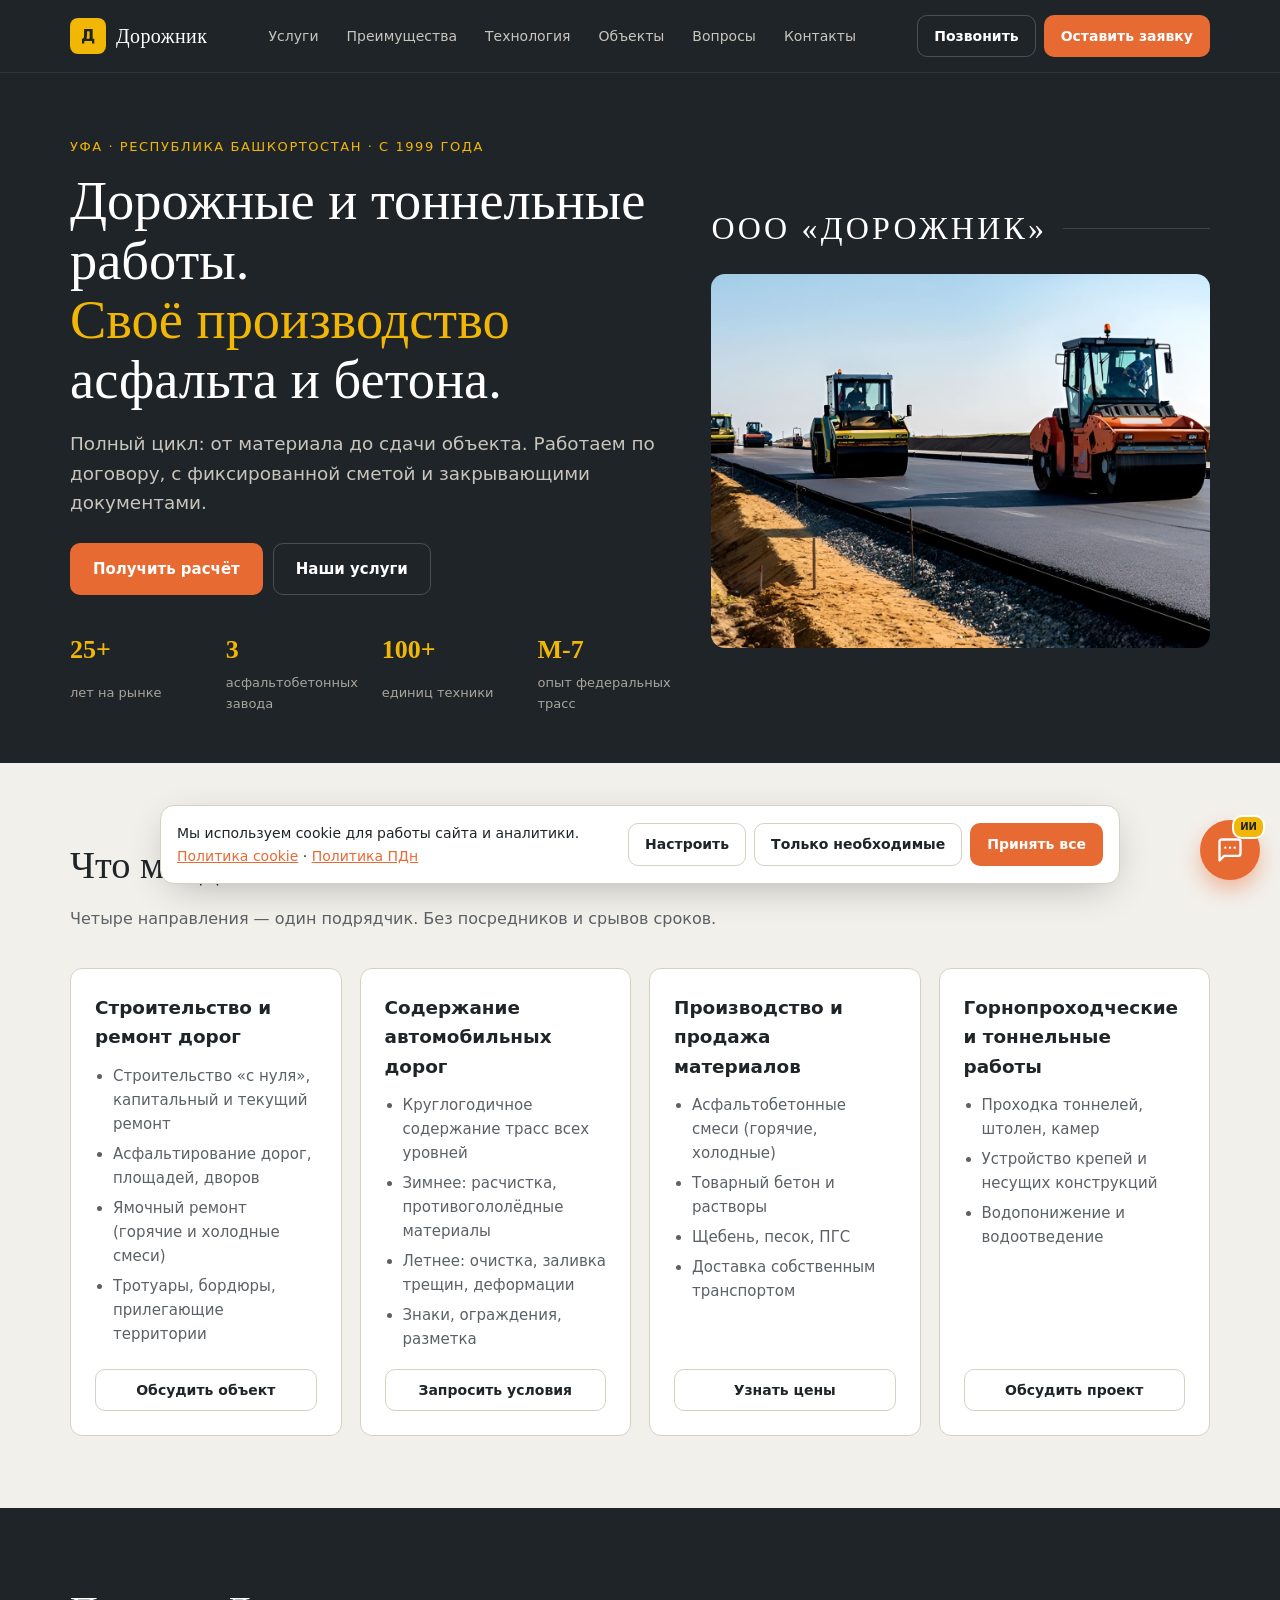
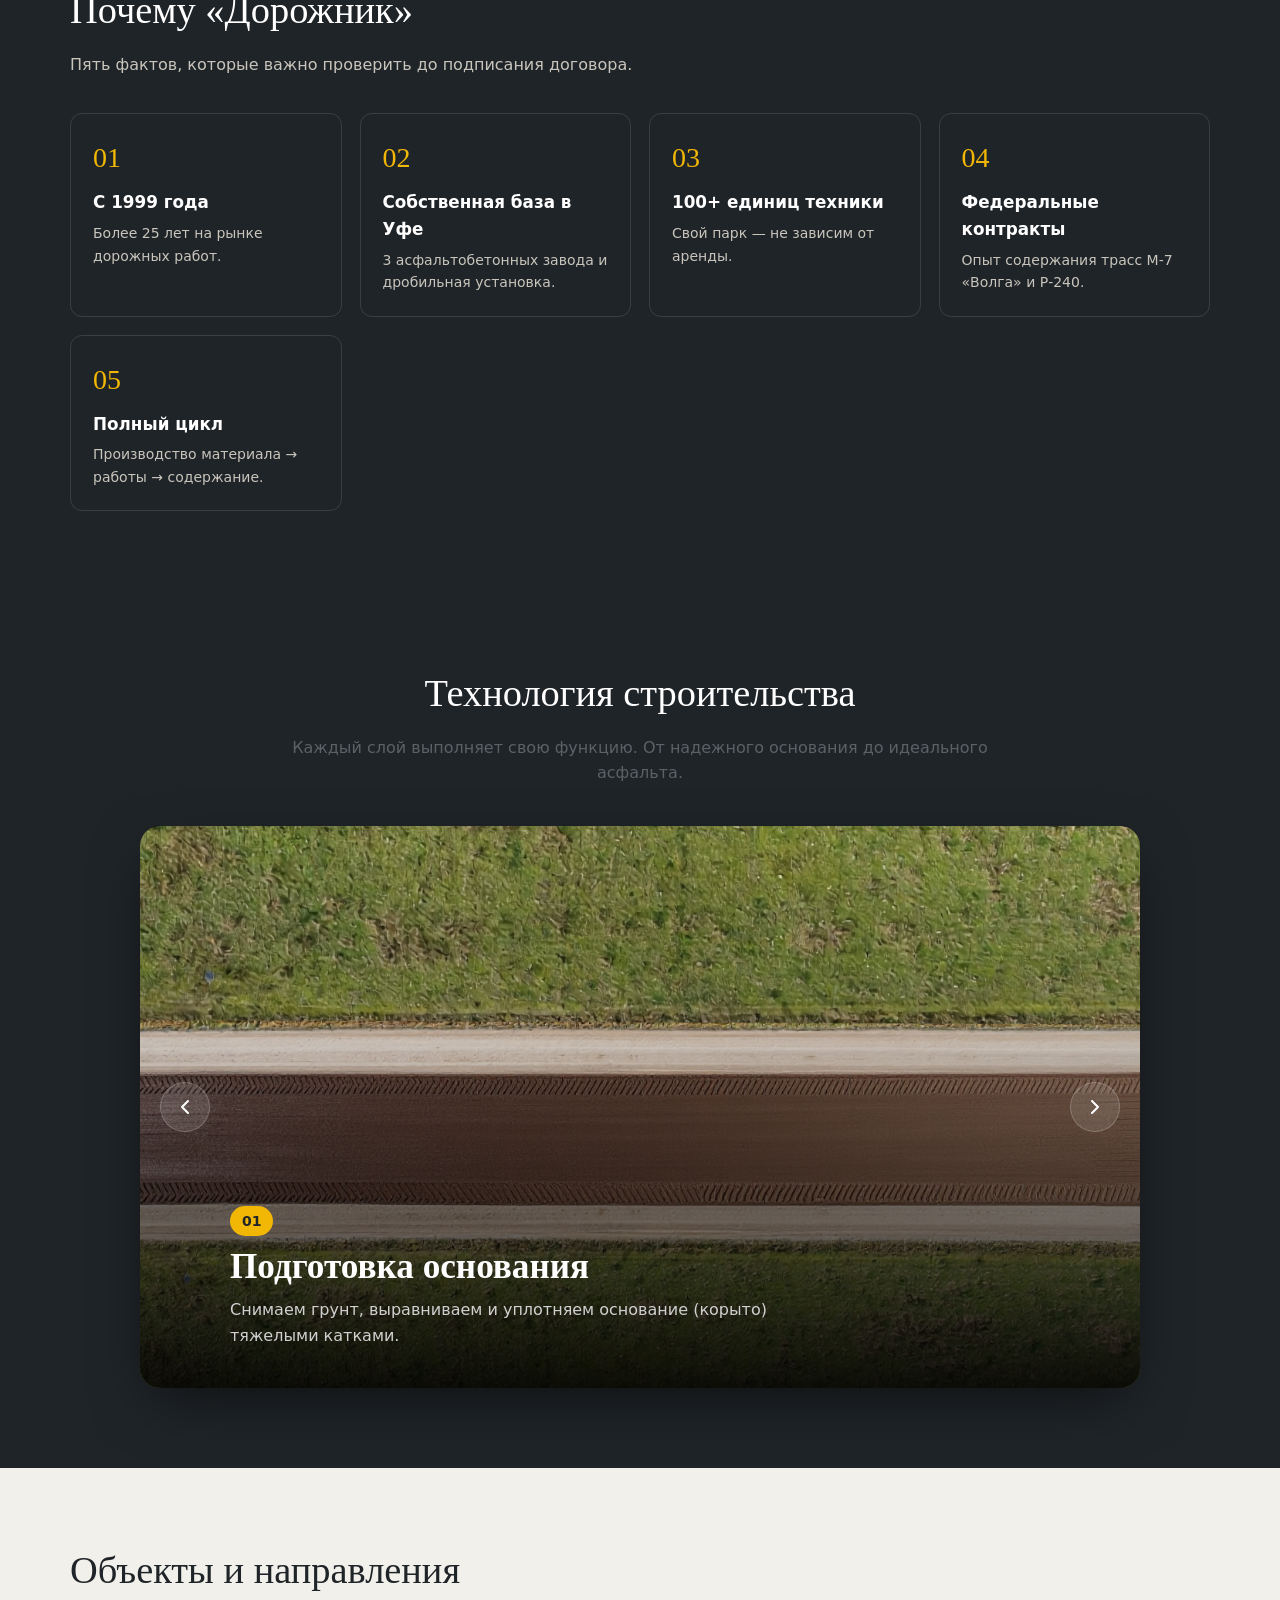
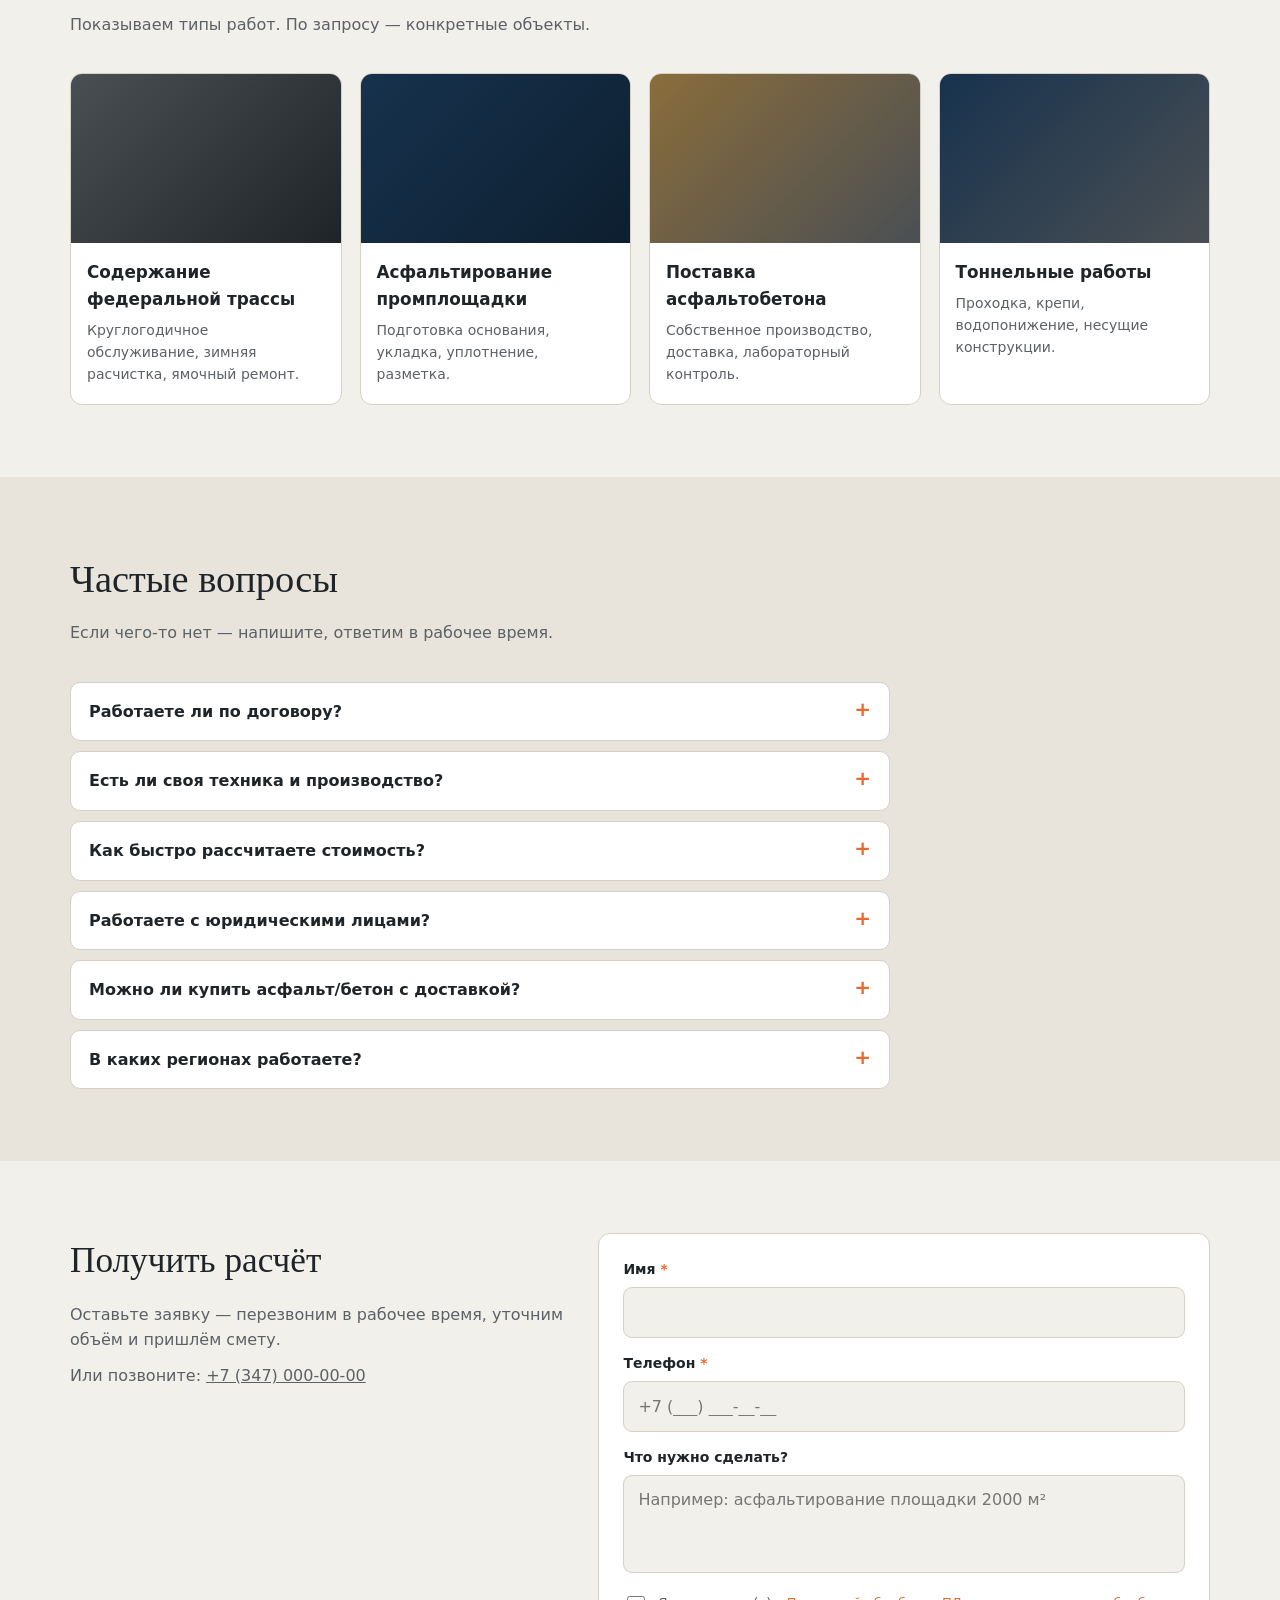
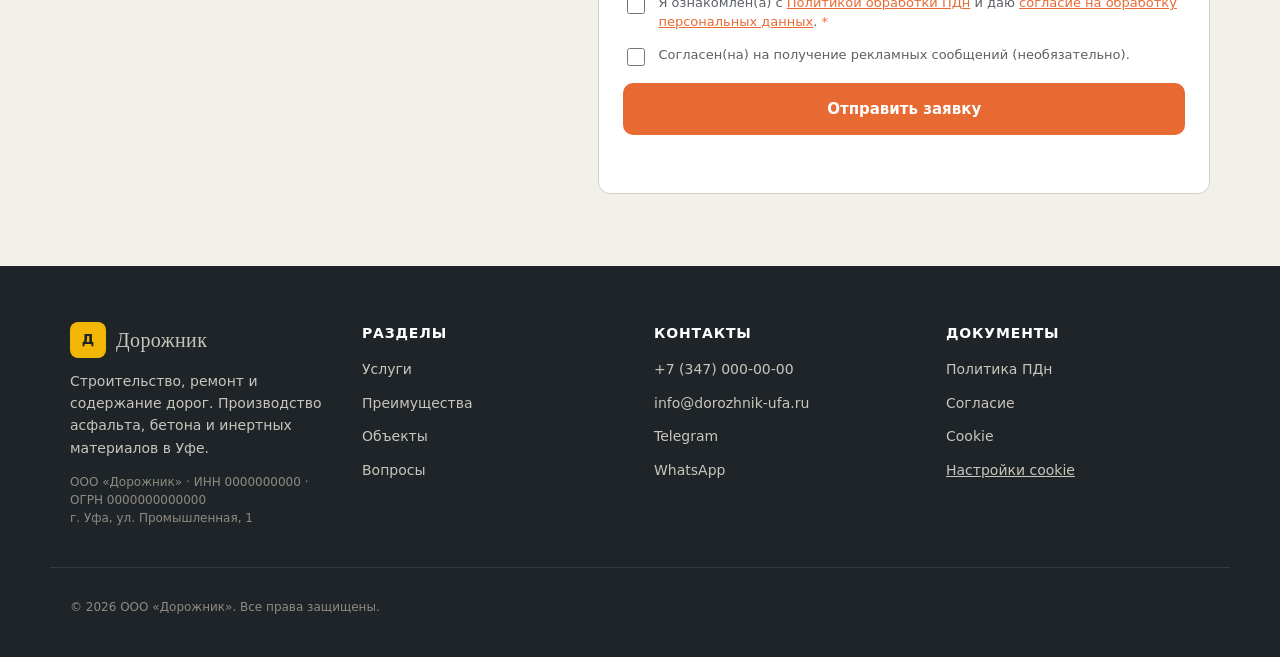
==== index.html @ ef06782c "Initial commit" ====
<!DOCTYPE html>
<html lang="ru">
<head>
  <meta charset="utf-8">
  <meta name="viewport" content="width=device-width, initial-scale=1, viewport-fit=cover">
  <meta name="theme-color" content="#1F2428">
  <title>ООО «Дорожник» — дорожные и тоннельные работы, производство асфальта в Уфе</title>
  <meta name="description" content="Строительство и ремонт дорог, содержание трасс, тоннельные работы, продажа асфальта и бетона. Собственная база в Уфе, 100+ единиц техники, опыт с 1999 года.">
  <link rel="canonical" href="https://dorozhnik-ufa.ru/">

  <link rel="stylesheet" href="/assets/css/styles.css">
  <link rel="icon" href="/favicon.svg" type="image/svg+xml">
  <link rel="manifest" href="/manifest.webmanifest">

  <script type="application/ld+json">
  {
    "@context": "https://schema.org",
    "@type": "LocalBusiness",
    "name": "ООО «Дорожник»",
    "url": "https://dorozhnik-ufa.ru/",
    "telephone": "+7 (347) 000-00-00",
    "address": {
      "@type": "PostalAddress",
      "addressLocality": "Уфа",
      "addressRegion": "Республика Башкортостан",
      "streetAddress": "ул. Промышленная, 1"
    },
    "foundingDate": "1999"
  }
  </script>
</head>
<body>

  <a class="skip-link" href="#main">Перейти к содержимому</a>

  <!-- Инженерная фишка: Дороги по бокам -->
  <div class="road-timeline road-timeline--left" aria-hidden="true">
    <div class="road-timeline__image" id="roadImageLeft"></div>
  </div>
  <div class="road-timeline road-timeline--right" aria-hidden="true">
    <div class="road-timeline__image" id="roadImageRight"></div>
  </div>

  <header class="header" id="header">
    <div class="container header__inner">
      <a href="#" class="logo" id="logoLink" aria-label="Дорожник — на главную">
        <span class="logo__mark">Д</span>
        <span class="logo__text">Дорожник</span>
      </a>
      <nav class="nav" aria-label="Основная навигация">
        <a href="#services">Услуги</a>
        <a href="#advantages">Преимущества</a>
        <a href="#process">Технология</a>
        <a href="#objects">Объекты</a>
        <a href="#faq">Вопросы</a>
        <a href="#contacts">Контакты</a>
      </nav>
      <div class="header__actions">
        <a href="tel:+73470000000" class="btn btn--ghost btn--small">Позвонить</a>
        <a href="#lead" class="btn btn--primary btn--small">Оставить заявку</a>
      </div>
    </div>
  </header>

  <main id="main">
    <!-- HERO -->
    <section class="hero" id="hero">
      <div class="container hero__grid">
        <div class="hero__content">
          <p class="hero__eyebrow">Уфа · Республика Башкортостан · с 1999 года</p>
          <h1 class="hero__title">
            Дорожные и тоннельные работы.<br>
            <span class="accent">Своё производство</span> асфальта и бетона.
          </h1>
          <p class="hero__lead">
            Полный цикл: от материала до сдачи объекта. Работаем по договору,
            с фиксированной сметой и закрывающими документами.
          </p>
          <div class="hero__actions">
            <a href="#lead" class="btn btn--primary">Получить расчёт</a>
            <a href="#services" class="btn btn--ghost">Наши услуги</a>
          </div>
          <ul class="hero__stats">
            <li><strong>25+</strong><span>лет на рынке</span></li>
            <li><strong>3</strong><span>асфальтобетонных завода</span></li>
            <li><strong>100+</strong><span>единиц техники</span></li>
            <li><strong>М-7</strong><span>опыт федеральных трасс</span></li>
          </ul>
        </div>
        <div class="hero__media">
          <div class="hero__company-name"><span>ООО «Дорожник»</span></div>
          <img src="/assets/img/hero-1200.jpg" alt="Дорожная техника ООО «Дорожник» на объекте" width="1200" height="900" fetchpriority="high" decoding="async">
        </div>
      </div>
    </section>

    <!-- УСЛУГИ -->
    <section class="section reveal" id="services">
      <div class="container">
        <div class="section__head">
          <h2>Что мы делаем</h2>
          <p>Четыре направления — один подрядчик. Без посредников и срывов сроков.</p>
        </div>
        <div class="services">
          <article class="service">
            <div class="service__content">
              <h3>Строительство и ремонт дорог</h3>
              <ul>
                <li>Строительство «с нуля», капитальный и текущий ремонт</li>
                <li>Асфальтирование дорог, площадей, дворов</li>
                <li>Ямочный ремонт (горячие и холодные смеси)</li>
                <li>Тротуары, бордюры, прилегающие территории</li>
              </ul>
            </div>
            <a href="#lead" class="btn btn--ghost btn--small">Обсудить объект</a>
          </article>
          <article class="service">
            <div class="service__content">
              <h3>Содержание автомобильных дорог</h3>
              <ul>
                <li>Круглогодичное содержание трасс всех уровней</li>
                <li>Зимнее: расчистка, противогололёдные материалы</li>
                <li>Летнее: очистка, заливка трещин, деформации</li>
                <li>Знаки, ограждения, разметка</li>
              </ul>
            </div>
            <a href="#lead" class="btn btn--ghost btn--small">Запросить условия</a>
          </article>
          <article class="service">
            <div class="service__content">
              <h3>Производство и продажа материалов</h3>
              <ul>
                <li>Асфальтобетонные смеси (горячие, холодные)</li>
                <li>Товарный бетон и растворы</li>
                <li>Щебень, песок, ПГС</li>
                <li>Доставка собственным транспортом</li>
              </ul>
            </div>
            <a href="#lead" class="btn btn--ghost btn--small">Узнать цены</a>
          </article>
          <article class="service">
            <div class="service__content">
              <h3>Горнопроходческие и тоннельные работы</h3>
              <ul>
                <li>Проходка тоннелей, штолен, камер</li>
                <li>Устройство крепей и несущих конструкций</li>
                <li>Водопонижение и водоотведение</li>
              </ul>
            </div>
            <a href="#lead" class="btn btn--ghost btn--small">Обсудить проект</a>
          </article>
        </div>
      </div>
    </section>

    <!-- ПРЕИМУЩЕСТВА -->
    <section class="section section--dark reveal" id="advantages">
      <div class="container">
        <div class="section__head">
          <h2>Почему «Дорожник»</h2>
          <p>Пять фактов, которые важно проверить до подписания договора.</p>
        </div>
        <div class="features">
          <div class="feature"><span class="feature__num">01</span><h3>С 1999 года</h3><p>Более 25 лет на рынке дорожных работ.</p></div>
          <div class="feature"><span class="feature__num">02</span><h3>Собственная база в Уфе</h3><p>3 асфальтобетонных завода и дробильная установка.</p></div>
          <div class="feature"><span class="feature__num">03</span><h3>100+ единиц техники</h3><p>Свой парк — не зависим от аренды.</p></div>
          <div class="feature"><span class="feature__num">04</span><h3>Федеральные контракты</h3><p>Опыт содержания трасс М-7 «Волга» и Р-240.</p></div>
          <div class="feature"><span class="feature__num">05</span><h3>Полный цикл</h3><p>Производство материала → работы → содержание.</p></div>
        </div>
      </div>
    </section>

    <!-- ТЕХНОЛОГИЯ СТРОИТЕЛЬСТВА (СЛАЙДЕР) -->
    <section class="road-showcase reveal" id="process">
      <div class="container">
        <div class="section__head" style="text-align: center; margin: 0 auto 40px;">
          <h2>Технология строительства</h2>
          <p>Каждый слой выполняет свою функцию. От надежного основания до идеального асфальта.</p>
        </div>

        <div class="road-slider" id="roadSlider">
          <!-- Картинки -->
          <div class="road-slider__images">
            <img src="/assets/img/road/osnovanie.jpg" class="road-slider__img active" alt="Подготовка основания">
            <img src="/assets/img/road/pgs.jpg" class="road-slider__img" alt="Рассыпка ПГС">
            <img src="/assets/img/road/sheben.jpg" class="road-slider__img" alt="Укладка щебня">
            <img src="/assets/img/road/bitum.jpg" class="road-slider__img" alt="Розлив битума">
            <img src="/assets/img/road/asphalt.jpg" class="road-slider__img" alt="Укладка асфальта">
          </div>

          <!-- Текст -->
          <div class="road-slider__captions">
            <div class="road-slider__caption active">
              <span>01</span>
              <h3>Подготовка основания</h3>
              <p>Снимаем грунт, выравниваем и уплотняем основание (корыто) тяжелыми катками.</p>
            </div>
            <div class="road-slider__caption">
              <span>02</span>
              <h3>Рассыпка ПГС</h3>
              <p>Засыпаем песчано-гравийную смесь. Она равномерно распределяет нагрузку и отводит влагу.</p>
            </div>
            <div class="road-slider__caption">
              <span>03</span>
              <h3>Укладка щебня</h3>
              <p>Используем метод «заклинки» для создания монолитного и жесткого несущего слоя.</p>
            </div>
            <div class="road-slider__caption">
              <span>04</span>
              <h3>Розлив битума</h3>
              <p>Обрабатываем основание эмульсией для идеального сцепления асфальта и обеспыливания.</p>
            </div>
            <div class="road-slider__caption">
              <span>05</span>
              <h3>Укладка асфальта</h3>
              <p>Укладываем горячую смесь и уплотняем катками. Финишное покрытие готово к эксплуатации.</p>
            </div>
          </div>

          <!-- Кнопки -->
          <button class="road-slider__btn road-slider__btn--prev" aria-label="Предыдущий этап">
            <svg viewBox="0 0 24 24" fill="none" stroke="currentColor" stroke-width="2" stroke-linecap="round" stroke-linejoin="round"><path d="M15 18l-6-6 6-6"/></svg>
          </button>
          <button class="road-slider__btn road-slider__btn--next" aria-label="Следующий этап">
            <svg viewBox="0 0 24 24" fill="none" stroke="currentColor" stroke-width="2" stroke-linecap="round" stroke-linejoin="round"><path d="M9 18l6-6-6-6"/></svg>
          </button>
        </div>
      </div>
    </section>

    <!-- ОБЪЕКТЫ -->
    <section class="section reveal" id="objects">
      <div class="container">
        <div class="section__head"><h2>Объекты и направления</h2><p>Показываем типы работ. По запросу — конкретные объекты.</p></div>
        <div class="objects">
          <div class="object-card"><div class="object-card__media object-card__media--1"></div><h3>Содержание федеральной трассы</h3><p>Круглогодичное обслуживание, зимняя расчистка, ямочный ремонт.</p></div>
          <div class="object-card"><div class="object-card__media object-card__media--2"></div><h3>Асфальтирование промплощадки</h3><p>Подготовка основания, укладка, уплотнение, разметка.</p></div>
          <div class="object-card"><div class="object-card__media object-card__media--3"></div><h3>Поставка асфальтобетона</h3><p>Собственное производство, доставка, лабораторный контроль.</p></div>
          <div class="object-card"><div class="object-card__media object-card__media--4"></div><h3>Тоннельные работы</h3><p>Проходка, крепи, водопонижение, несущие конструкции.</p></div>
        </div>
      </div>
    </section>

    <!-- FAQ -->
    <section class="section section--muted reveal" id="faq">
      <div class="container">
        <div class="section__head"><h2>Частые вопросы</h2><p>Если чего-то нет — напишите, ответим в рабочее время.</p></div>
        <div class="faq">
          <details>
            <summary>Работаете ли по договору?</summary>
            <div class="faq-content"><p>Да, все работы — по договору с фиксированной сметой и закрывающими документами.</p></div>
          </details>
          <details>
            <summary>Есть ли своя техника и производство?</summary>
            <div class="faq-content"><p>Да, свой парк техники (100+ единиц) и асфальтобетонные заводы в Уфе.</p></div>
          </details>
          <details>
            <summary>Как быстро рассчитаете стоимость?</summary>
            <div class="faq-content"><p>В течение 1 рабочего дня после уточнения объёма.</p></div>
          </details>
          <details>
            <summary>Работаете с юридическими лицами?</summary>
            <div class="faq-content"><p>Да, основной профиль — B2B и госзаказчики.</p></div>
          </details>
          <details>
            <summary>Можно ли купить асфальт/бетон с доставкой?</summary>
            <div class="faq-content"><p>Да, продаём материалы и доставляем собственным транспортом.</p></div>
          </details>
          <details>
            <summary>В каких регионах работаете?</summary>
            <div class="faq-content"><p>База в Уфе, работаем по Республике Башкортостан и соседним регионам.</p></div>
          </details>
        </div>
      </div>
    </section>

    <!-- ФОРМА -->
    <section class="section reveal" id="lead">
      <div class="container lead">
        <div class="lead__text">
          <h2>Получить расчёт</h2>
          <p>Оставьте заявку — перезвоним в рабочее время, уточним объём и пришлём смету.</p>
          <p class="lead__note">Или позвоните: <a href="tel:+73470000000">+7 (347) 000-00-00</a></p>
        </div>
        <form class="lead__form" id="leadForm" novalidate>
          <div class="field">
            <label for="name">Имя <span class="req">*</span></label>
            <input id="name" name="name" type="text" autocomplete="name" required maxlength="100">
            <span class="field__error" data-error-for="name"></span>
          </div>
          <div class="field">
            <label for="phone">Телефон <span class="req">*</span></label>
            <input id="phone" name="phone" type="tel" autocomplete="tel" inputmode="tel" required maxlength="20" placeholder="+7 (___) ___-__-__">
            <span class="field__error" data-error-for="phone"></span>
          </div>
          <div class="field">
            <label for="message">Что нужно сделать?</label>
            <textarea id="message" name="message" rows="3" placeholder="Например: асфальтирование площадки 2000 м²"></textarea>
          </div>
          <input type="text" name="website" tabindex="-1" autocomplete="off" aria-hidden="true" style="position:absolute;left:-9999px;width:1px;height:1px;opacity:0;">
          <div class="consent">
            <input type="checkbox" id="consentPd" name="consent" value="1" required>
            <label for="consentPd">Я ознакомлен(а) с <a href="/privacy/">Политикой обработки ПДн</a> и даю <a href="/consent/">согласие на обработку персональных данных</a>. <span class="req">*</span></label>
          </div>
          <div class="consent">
            <input type="checkbox" id="consentMarketing" name="marketing" value="1">
            <label for="consentMarketing">Согласен(на) на получение рекламных сообщений (необязательно).</label>
          </div>
          <button type="submit" class="btn btn--primary" id="leadSubmit">Отправить заявку</button>
          <p class="form-status" id="leadStatus" role="status" aria-live="polite"></p>
        </form>
      </div>
    </section>
  </main>

  <footer class="footer" id="contacts">
    <div class="container footer__grid">
      <div class="footer__col">
        <a href="#" class="logo logo--footer"><span class="logo__mark">Д</span><span class="logo__text">Дорожник</span></a>
        <p class="footer__desc">Строительство, ремонт и содержание дорог. Производство асфальта, бетона и инертных материалов в Уфе.</p>
        <p class="footer__req">ООО «Дорожник» · ИНН 0000000000 · ОГРН 0000000000000<br>г. Уфа, ул. Промышленная, 1</p>
      </div>
      <div class="footer__col"><h4>Разделы</h4><ul><li><a href="#services">Услуги</a></li><li><a href="#advantages">Преимущества</a></li><li><a href="#objects">Объекты</a></li><li><a href="#faq">Вопросы</a></li></ul></div>
      <div class="footer__col"><h4>Контакты</h4><ul><li><a href="tel:+73470000000">+7 (347) 000-00-00</a></li><li><a href="mailto:info@dorozhnik-ufa.ru">info@dorozhnik-ufa.ru</a></li><li><a href="https://t.me/dorozhnik_ufa" target="_blank" rel="noopener noreferrer">Telegram</a></li><li><a href="https://wa.me/73470000000" target="_blank" rel="noopener noreferrer">WhatsApp</a></li></ul></div>
      <div class="footer__col"><h4>Документы</h4><ul><li><a href="/privacy/">Политика ПДн</a></li><li><a href="/consent/">Согласие</a></li><li><a href="/cookie/">Cookie</a></li><li><button type="button" id="cookieSettings" class="link-btn">Настройки cookie</button></li></ul></div>
    </div>
    <div class="container footer__bottom"><p>© 2026 ООО «Дорожник». Все права защищены.</p></div>
  </footer>

  <!-- Cookie Banner -->
  <div class="cookie-banner" id="cookieBanner" role="dialog" aria-label="Использование cookie" hidden>
    <p>Мы используем cookie для работы сайта и аналитики. <a href="/cookie/">Политика cookie</a> · <a href="/privacy/">Политика ПДн</a></p>
    <div class="cookie-banner__actions">
      <button type="button" class="btn btn--ghost btn--small" id="btnCookieSettings">Настроить</button>
      <button type="button" class="btn btn--ghost btn--small" data-cookie="necessary">Только необходимые</button>
      <button type="button" class="btn btn--primary btn--small" data-cookie="all">Принять все</button>
    </div>
  </div>

  <!-- Модальное окно Cookie -->
  <dialog class="cookie-modal" id="cookieModal">
    <form method="dialog">
      <h3>Настройки Cookie</h3>
      <p>Выберите, какие категории cookie вы разрешаете.</p>
      <label class="cookie-modal__label">
        <input type="checkbox" checked disabled>
        <span><b>Необходимые</b> (всегда включены) — нужны для работы сайта.</span>
      </label>
      <label class="cookie-modal__label">
        <input type="checkbox" id="cookieAnalytics" checked>
        <span><b>Аналитические</b> — помогают нам понять, как вы используете сайт.</span>
      </label>
      <div class="cookie-modal__actions">
        <button type="button" class="btn btn--ghost" onclick="document.getElementById('cookieModal').close()">Отмена</button>
        <button type="button" class="btn btn--primary" id="btnCookieSave">Сохранить выбор</button>
      </div>
    </form>
  </dialog>

  <!-- ИИ-Бот виджет -->
  <div class="ai-chat-wrapper">
    <button class="ai-chat-toggle" id="aiChatToggle" aria-label="Открыть ИИ-помощника">
      <svg viewBox="0 0 24 24" fill="none" stroke="currentColor" stroke-width="2" stroke-linecap="round" stroke-linejoin="round"><path d="M21 15a2 2 0 0 1-2 2H7l-4 4V5a2 2 0 0 1 2-2h14a2 2 0 0 1 2 2z"></path><path d="M8 10h.01M12 10h.01M16 10h.01"></path></svg>
      <span class="ai-chat-badge">ИИ</span>
    </button>
    <div class="ai-chat-window" id="aiChatWindow">
      <div class="ai-chat-header">
        <div class="ai-chat-header-info">
          <div class="ai-chat-avatar">Д</div>
          <div>
            <strong>ИИ-Помощник</strong>
            <span>Дорожник</span>
          </div>
        </div>
        <button class="ai-chat-close" id="aiChatClose" aria-label="Закрыть чат">
          <svg viewBox="0 0 24 24" fill="none" stroke="currentColor" stroke-width="2" stroke-linecap="round" stroke-linejoin="round"><path d="M18 6L6 18M6 6l12 12"></path></svg>
        </button>
      </div>
      <div class="ai-chat-messages" id="aiChatMessages">
        <div class="ai-message ai-message--bot">
          Здравствуйте! Я ИИ-помощник компании «Дорожник». Чем могу помочь? Можете спросить про услуги, цены или сроки.
        </div>
      </div>
      <form class="ai-chat-input-area" id="aiChatForm">
        <input type="text" id="aiChatInput" placeholder="Задайте вопрос..." autocomplete="off">
        <button type="submit" aria-label="Отправить">
          <svg viewBox="0 0 24 24" fill="none" stroke="currentColor" stroke-width="2" stroke-linecap="round" stroke-linejoin="round"><path d="M22 2L11 13M22 2l-7 20-4-9-9-4 20-7z"></path></svg>
        </button>
      </form>
    </div>
  </div>

  <script src="/assets/js/app.js" type="module"></script>
</body>
</html>
---- assets/css/styles.css ----
/* --- ЖЕЛЕЗОБЕТОННЫЙ СБРОС СТИЛЕЙ --- */
*, *::before, *::after { box-sizing: border-box; }
html, body { margin: 0; padding: 0; width: 100%; overflow-x: hidden; }
html { 
  scroll-behavior: smooth; 
  -webkit-text-size-adjust: 100%; 
  background-color: var(--dark); 
}
body {
  font-family: system-ui, -apple-system, "Segoe UI", Roboto, "Helvetica Neue", Arial, sans-serif;
  background-color: var(--dark); 
  color: #1F2428;
  line-height: 1.6;
  font-size: 16px;
  -webkit-tap-highlight-color: transparent;
}

main {
  background-color: var(--bg);
}

/* ========================================================= */
/* --- АНИМАЦИЯ ВЫЕЗДА ШАПКИ И ЗАГРУЗКИ ЭЛЕМЕНТОВ --- */
/* ========================================================= */
@keyframes slideDownHeader {
  from { transform: translateY(-100%); opacity: 0; }
  to { transform: translateY(0); opacity: 1; }
}

@keyframes fadeUp {
  from { opacity: 0; transform: translateY(30px); }
  to { opacity: 1; transform: translateY(0); }
}

.header {
  animation: slideDownHeader 0.8s cubic-bezier(0.2, 0.8, 0.2, 1) forwards;
}

.hero__eyebrow, .hero__title, .hero__lead, .hero__actions, .hero__stats, .hero__media {
  opacity: 0;
  animation: fadeUp 0.8s cubic-bezier(0.2, 0.8, 0.2, 1) forwards;
}

.hero__eyebrow { animation-delay: 0.2s; }
.hero__title { animation-delay: 0.3s; }
.hero__lead { animation-delay: 0.4s; }
.hero__actions { animation-delay: 0.5s; }
.hero__stats { animation-delay: 0.6s; }
.hero__media { animation-delay: 0.4s; }

.reveal {
  opacity: 0;
  transform: translateY(40px);
  transition: opacity 0.8s ease-out, transform 0.8s ease-out;
}
.reveal.in {
  opacity: 1;
  transform: translateY(0);
}
/* ========================================================= */

img { display: block; max-width: 100%; height: auto; background-color: #1F2428; }
a { color: inherit; }
button, input, textarea, select { font: inherit; color: inherit; }
:focus-visible { outline: 3px solid #F2B705; outline-offset: 2px; border-radius: 4px; }

[hidden] { display: none !important; }
dialog:not([open]) { display: none !important; }

:root {
  --bg: #F2F0EB;
  --dark: #1F2428;
  --accent: #F2B705;
  --accent-2: #E86A33;
  --text: #1F2428;
  --muted: #5C6166;
  --border: #D6D0C4;
  --radius: 12px;
  --max: 1180px;
}

/* ===== БОКОВЫЕ ДОРОГИ ===== */
.road-timeline {
  position: fixed;
  top: 0;
  bottom: 0;
  width: 80px;
  z-index: 50;
  pointer-events: none;
  display: none;
  overflow: hidden;
}
.road-timeline--left { left: 20px; }
.road-timeline--right { right: 20px; }
@media (min-width: 1200px) { .road-timeline { display: block; } }

.road-timeline__image {
  width: 100%;
  height: 100%;
  background-image: url('/assets/img/road-line.jpg');
  background-size: 100% 100%;
  background-position: top center;
  background-repeat: no-repeat;
  clip-path: inset(0 0 100% 0);
  transition: clip-path 0.1s linear;
}

.container { width: 100%; max-width: var(--max); margin: 0 auto; padding: 0 20px; }
.skip-link { position: absolute; left: -9999px; top: 8px; background: var(--accent); color: var(--dark); padding: 10px 14px; border-radius: 8px; z-index: 9999; text-decoration: none; }
.skip-link:focus { left: 8px; }

.header { position: sticky; top: 0; z-index: 100; background-color: var(--dark); border-bottom: 1px solid rgba(255,255,255,.08); }
.header__inner { display: flex; align-items: center; justify-content: space-between; min-height: 72px; gap: 16px; flex-wrap: wrap; }
.logo { display: inline-flex; align-items: center; gap: 10px; text-decoration: none; color: #fff; cursor: pointer; }
.logo__mark { width: 36px; height: 36px; border-radius: 8px; background: var(--accent); color: var(--dark); display: grid; place-items: center; font-weight: 800; }
.logo__text { font-family: Georgia, "Times New Roman", serif; font-size: 20px; letter-spacing: .02em; }
.nav { display: flex; gap: 4px; flex-wrap: wrap; }
.nav a { color: #c9c5bc; text-decoration: none; font-size: 14px; padding: 8px 12px; border-radius: 999px; }
.nav a:hover { color: #fff; background: rgba(255,255,255,.06); }
.header__actions { display: flex; gap: 8px; flex-wrap: wrap; }

.btn { display: inline-flex; align-items: center; justify-content: center; padding: 13px 22px; border-radius: 10px; border: 1px solid transparent; font-size: 15px; font-weight: 600; text-decoration: none; cursor: pointer; min-height: 46px; transition: transform .15s ease, background .15s ease; }
.btn:hover { transform: translateY(-1px); }
.btn--primary { background: var(--accent-2); color: #fff; }
.btn--primary:hover { background: #cf5a26; }
.btn--ghost { background: transparent; color: #fff; border-color: rgba(255,255,255,.2); }
.btn--ghost:hover { background: rgba(255,255,255,.08); }
.btn--small { padding: 9px 16px; font-size: 14px; min-height: 40px; }

.hero { padding: 64px 0 48px; background: var(--dark); color: #fff; }
.hero__grid { display: grid; gap: 32px; }
@media (min-width: 900px) { .hero__grid { grid-template-columns: 1.1fr .9fr; align-items: center; } }
.hero__eyebrow { font-size: 13px; letter-spacing: .12em; text-transform: uppercase; color: var(--accent); margin: 0 0 14px; }
.hero__title { font-family: Georgia, "Times New Roman", serif; font-weight: 400; font-size: clamp(2rem, 5vw, 3.4rem); line-height: 1.1; margin: 0 0 18px; }
.hero__title .accent { color: var(--accent); }
.hero__lead { color: #c9c5bc; font-size: clamp(1rem, 1.6vw, 1.15rem); max-width: 60ch; margin: 0 0 26px; }
.hero__actions { display: flex; gap: 10px; flex-wrap: wrap; margin-bottom: 34px; }
.hero__stats { list-style: none; padding: 0; margin: 0; display: grid; grid-template-columns: repeat(2, 1fr); gap: 14px; }
@media (min-width: 600px) { .hero__stats { grid-template-columns: repeat(4, 1fr); } }
.hero__stats li { display: grid; gap: 2px; }
.hero__stats strong { font-family: Georgia, "Times New Roman", serif; font-size: 26px; color: var(--accent); }
.hero__stats span { font-size: 13px; color: #a9a59c; }

.hero__media { display: flex; flex-direction: column; gap: 20px; justify-content: center; }
.hero__company-name { font-family: Georgia, "Times New Roman", serif; font-size: clamp(1.4rem, 2.5vw, 2rem); color: #fff; font-weight: 400; letter-spacing: 0.1em; text-transform: uppercase; display: flex; align-items: center; gap: 16px; }
.hero__company-name span { white-space: nowrap; }
.hero__company-name::after { content: ""; flex-grow: 1; height: 1px; background: rgba(255, 255, 255, 0.15); }
@media (max-width: 900px) { .hero__company-name { justify-content: center; } .hero__company-name::after { display: none; } }
.hero__media img { border-radius: 14px; aspect-ratio: 4/3; object-fit: cover; width: 100%; }

.section { padding: 72px 0; }
.section--dark { background: var(--dark); color: #fff; }
.section--muted { background: #E8E4DC; }
.section__head { max-width: 720px; margin-bottom: 36px; }
.section__head h2 { font-family: Georgia, "Times New Roman", serif; font-weight: 400; font-size: clamp(1.6rem, 3.2vw, 2.4rem); margin: 0 0 10px; }
.section__head p { color: var(--muted); margin: 0; }
.section--dark .section__head p { color: #c9c5bc; }

.services { display: grid; gap: 18px; grid-template-columns: repeat(auto-fit, minmax(260px, 1fr)); }
.service { background: #fff; border: 1px solid var(--border); border-radius: var(--radius); padding: 24px; display: flex; flex-direction: column; }
.service__content { flex-grow: 1; } 
.service h3 { font-size: 1.15rem; margin: 0 0 12px; }
.service ul { margin: 0 0 18px; padding-left: 18px; color: var(--muted); font-size: 15px; display: grid; gap: 6px; }
.service .btn--ghost { color: var(--text); border-color: var(--border); width: 100%; margin-top: auto; }
.service .btn--ghost:hover { background: #E8E4DC; }

.features { display: grid; gap: 18px; grid-template-columns: repeat(auto-fit, minmax(220px, 1fr)); }
.feature { border: 1px solid rgba(255,255,255,.12); border-radius: var(--radius); padding: 22px; }
.feature__num { font-family: Georgia, serif; font-size: 28px; color: var(--accent); display: block; margin-bottom: 8px; }
.feature h3 { font-size: 1.05rem; margin: 0 0 6px; }
.feature p { margin: 0; color: #c9c5bc; font-size: 14px; }

/* ===== СЕКЦИЯ: СЛАЙДЕР ТЕХНОЛОГИИ ===== */
.road-showcase {
  padding: 80px 0;
  background: var(--dark);
  color: #fff;
}

.road-slider {
  position: relative;
  width: 100%;
  max-width: 1000px;
  margin: 0 auto;
  aspect-ratio: 16 / 9;
  border-radius: 20px;
  overflow: hidden;
  box-shadow: 0 20px 60px -15px rgba(0,0,0,0.6);
  background: #000;
}

.road-slider__images {
  position: absolute;
  inset: 0;
}

.road-slider__img {
  position: absolute;
  inset: 0;
  width: 100%;
  height: 100%;
  object-fit: cover;
  opacity: 0;
  transition: opacity 0.6s ease-in-out, transform 6s linear; 
  transform: scale(1);
}

.road-slider__img.active {
  opacity: 1;
  transform: scale(1.05);
  z-index: 1;
}

.road-slider::after {
  content: "";
  position: absolute;
  inset: 0;
  background: linear-gradient(to top, rgba(0,0,0,0.9) 0%, rgba(0,0,0,0.2) 50%, transparent 100%);
  pointer-events: none;
  z-index: 2;
}

.road-slider__captions {
  position: absolute;
  bottom: 40px;
  left: 90px;
  right: 90px;
  z-index: 3;
  max-width: 550px;
}

.road-slider__caption {
  position: absolute;
  bottom: 0;
  left: 0;
  opacity: 0;
  transform: translateY(20px);
  transition: opacity 0.6s ease, transform 0.6s ease;
  pointer-events: none;
}

.road-slider__caption.active {
  opacity: 1;
  transform: translateY(0);
  pointer-events: auto;
}

.road-slider__caption span {
  display: inline-block;
  background: var(--accent);
  color: var(--dark);
  font-weight: 800;
  padding: 4px 12px;
  border-radius: 999px;
  font-size: 14px;
  margin-bottom: 12px;
}

.road-slider__caption h3 {
  font-family: Georgia, serif;
  font-size: clamp(1.5rem, 3vw, 2.2rem);
  margin: 0 0 10px;
  line-height: 1.1;
}

.road-slider__caption p {
  color: #d0d0d0;
  font-size: 16px;
  margin: 0;
}

.road-slider__btn {
  position: absolute;
  top: 50%;
  transform: translateY(-50%);
  z-index: 10;
  width: 50px;
  height: 50px;
  border-radius: 50%;
  background: rgba(255, 255, 255, 0.1);
  border: 1px solid rgba(255, 255, 255, 0.2);
  color: #fff;
  display: flex;
  align-items: center;
  justify-content: center;
  cursor: pointer;
  transition: background 0.3s, transform 0.3s;
}

.road-slider__btn:hover {
  background: var(--accent);
  color: var(--dark);
  border-color: var(--accent);
}

.road-slider__btn--prev { left: 20px; }
.road-slider__btn--next { right: 20px; }
.road-slider__btn svg { width: 24px; height: 24px; }

@media (max-width: 768px) {
  .road-slider { aspect-ratio: 4 / 3; }
  
  .road-slider__captions {
    bottom: 20px;
    left: 20px;
    right: 130px;
  }
  
  .road-slider__btn { 
    width: 40px; 
    height: 40px; 
    top: auto; 
    bottom: 20px; 
    transform: none; 
  }
  
  .road-slider__btn--prev { left: auto; right: 75px; }
  .road-slider__btn--next { right: 20px; }
}

.objects { display: grid; gap: 18px; grid-template-columns: repeat(auto-fit, minmax(240px, 1fr)); }
.object-card { border: 1px solid var(--border); border-radius: var(--radius); overflow: hidden; background: #fff; }
.object-card__media { aspect-ratio: 16/10; background: linear-gradient(135deg, #4A4F54, #1F2428); }
.object-card__media--2 { background: linear-gradient(135deg, #17324D, #0d1f30); }
.object-card__media--3 { background: linear-gradient(135deg, #8a6d3b, #4A4F54); }
.object-card__media--4 { background: linear-gradient(135deg, #17324D, #4A4F54); }
.object-card h3 { font-size: 1.05rem; margin: 16px 16px 6px; }
.object-card p { margin: 0 16px 18px; color: var(--muted); font-size: 14px; }

/* ===== FAQ ===== */
.faq { display: grid; gap: 10px; max-width: 820px; }
.faq details { background: #fff; border: 1px solid var(--border); border-radius: 10px; padding: 0 18px; }
.faq summary { cursor: pointer; padding: 16px 0; font-weight: 600; list-style: none; display: flex; justify-content: space-between; gap: 12px; }
.faq summary::-webkit-details-marker { display: none; }
.faq summary::after { content: "+"; color: var(--accent-2); font-size: 20px; line-height: 1; transition: transform 0.3s; }
.faq details[open] summary::after { content: "−"; }
.faq-content { overflow: hidden; height: 0; transition: height 0.3s ease; }
.faq-content p { margin: 0; padding-bottom: 16px; color: var(--muted); }

.lead { display: grid; gap: 28px; }
@media (min-width: 900px) { .lead { grid-template-columns: .9fr 1.1fr; align-items: start; } }
.lead__text h2 { font-family: Georgia, serif; font-weight: 400; font-size: clamp(1.6rem, 3vw, 2.2rem); margin: 0 0 12px; }
.lead__text p { color: var(--muted); margin: 0 0 10px; }
.lead__form { background: #fff; border: 1px solid var(--border); border-radius: var(--radius); padding: 24px; display: grid; gap: 14px; }
.field label { display: block; font-size: 14px; font-weight: 600; margin-bottom: 6px; }
.req { color: var(--accent-2); }
.field input, .field textarea { width: 100%; padding: 12px 14px; border: 1px solid var(--border); border-radius: 9px; background: var(--bg); font-size: 16px; }
.field input:focus, .field textarea:focus { border-color: var(--accent-2); outline: none; }

.field textarea { resize: none; overflow-y: hidden; min-height: 90px; line-height: 1.5; }

.field__error { display: block; color: #a8322a; font-size: 13px; margin-top: 6px; min-height: 0; }
.field__error:empty { display: none; }
.consent { display: flex; gap: 10px; align-items: flex-start; font-size: 13px; color: var(--muted); line-height: 1.45; }
.consent input { width: 18px; height: 18px; margin-top: 2px; accent-color: var(--accent-2); flex: 0 0 auto; }
.consent a { color: var(--accent-2); }
.form-status { margin: 0; min-height: 1.4em; font-size: 14px; font-weight: 600; }
.form-status.ok { color: #2f6b3b; }
.form-status.err { color: #a8322a; }

.footer { background: var(--dark); color: #c9c5bc; padding: 56px 0 28px; }
.footer__grid { display: grid; gap: 28px; grid-template-columns: repeat(auto-fit, minmax(220px, 1fr)); }
.footer__col h4 { color: #fff; font-size: 14px; text-transform: uppercase; letter-spacing: .06em; margin: 0 0 12px; }
.footer__col ul { list-style: none; padding: 0; margin: 0; display: grid; gap: 8px; }
.footer__col a { color: #c9c5bc; text-decoration: none; font-size: 14px; }
.footer__col a:hover { color: var(--accent); }
.footer__desc { font-size: 14px; margin: 12px 0 14px; max-width: 36ch; }
.footer__req { font-size: 12px; color: #8f8b82; line-height: 1.5; }
.footer__bottom { border-top: 1px solid rgba(255,255,255,.1); margin-top: 28px; padding-top: 18px; font-size: 12px; color: #8f8b82; }
.link-btn { background: none; border: 0; padding: 0; color: inherit; cursor: pointer; text-decoration: underline; font-size: 14px; }

.cookie-banner { 
  position: fixed; left: 16px; right: 16px; bottom: 16px; z-index: 200; max-width: 960px; margin: 0 auto; 
  background: #fff; color: #1F2428; border: 1px solid #D6D0C4; border-radius: 14px; padding: 16px; 
  display: flex; gap: 12px; flex-wrap: wrap; align-items: center; justify-content: space-between; 
  box-shadow: 0 10px 40px -12px rgba(0,0,0,.3); font-size: 14px;
  visibility: hidden;
  transform: translateY(150%); opacity: 0; 
  transition: transform 0.4s cubic-bezier(0.2, 0.8, 0.2, 1), opacity 0.4s ease, visibility 0.4s;
}
.cookie-banner.is-visible { visibility: visible; transform: translateY(0); opacity: 1; }
.cookie-banner p { margin: 0; flex: 1; min-width: 220px; }
.cookie-banner a { color: var(--accent-2); }
.cookie-banner__actions { display: flex; gap: 8px; flex-wrap: wrap; }
.cookie-banner .btn--ghost { color: var(--text); border-color: var(--border); }

.cookie-modal { border: none; border-radius: var(--radius); padding: 24px; max-width: 500px; width: 90%; background: #fff; box-shadow: 0 20px 60px rgba(0,0,0,0.2); margin: auto; }
.cookie-modal::backdrop { background: rgba(31,36,40,0.7); }
.cookie-modal h3 { margin-top: 0; font-family: Georgia, serif; font-weight: 400; font-size: 1.5rem; }
.cookie-modal__label { display: flex; gap: 10px; margin-bottom: 14px; align-items: flex-start; font-size: 14px; }
.cookie-modal__label input { margin-top: 4px; width: 18px; height: 18px; accent-color: var(--accent-2); }
.cookie-modal__actions { display: flex; justify-content: flex-end; gap: 10px; margin-top: 24px; }
.cookie-modal .btn--ghost { color: var(--text); border-color: var(--border); }

/* ===== ИИ ЧАТ-БОТ ===== */
.ai-chat-wrapper {
  position: fixed;
  bottom: 20px;
  right: 20px;
  z-index: 9999;
  font-family: var(--font-body, system-ui, sans-serif);
  opacity: 0;
  transform: translateY(20px);
  animation: fadeUp 0.8s cubic-bezier(0.2, 0.8, 0.2, 1) 1s forwards;
}

.ai-chat-toggle {
  width: 60px;
  height: 60px;
  border-radius: 50%;
  background: var(--accent-2, #E86A33);
  color: #fff;
  border: none;
  cursor: pointer;
  display: flex;
  align-items: center;
  justify-content: center;
  box-shadow: 0 10px 20px rgba(232, 106, 51, 0.4);
  transition: transform 0.3s ease, background 0.3s;
  position: relative;
}
.ai-chat-toggle:hover {
  transform: scale(1.05);
  background: #cf5a26;
}
.ai-chat-toggle svg { width: 28px; height: 28px; }
.ai-chat-badge {
  position: absolute;
  top: -5px;
  right: -5px;
  background: var(--accent, #F2B705);
  color: #1F2428;
  font-size: 10px;
  font-weight: 800;
  padding: 2px 6px;
  border-radius: 10px;
  border: 2px solid #fff;
}
.ai-chat-window {
  position: absolute;
  bottom: 80px;
  right: 0;
  width: 350px;
  height: 500px;
  background: #fff;
  border-radius: 16px;
  box-shadow: 0 15px 50px rgba(0,0,0,0.15);
  display: flex;
  flex-direction: column;
  overflow: hidden;
  opacity: 0;
  transform: translateY(20px) scale(0.95);
  pointer-events: none;
  transition: opacity 0.3s ease, transform 0.3s ease;
  border: 1px solid var(--border, #D6D0C4);
}
.ai-chat-window.active {
  opacity: 1;
  transform: translateY(0) scale(1);
  pointer-events: auto;
}
.ai-chat-header {
  background: var(--dark, #1F2428);
  color: #fff;
  padding: 16px;
  display: flex;
  justify-content: space-between;
  align-items: center;
}
.ai-chat-header-info { display: flex; align-items: center; gap: 12px; }
.ai-chat-avatar {
  width: 36px; height: 36px;
  background: var(--accent, #F2B705);
  color: var(--dark, #1F2428);
  border-radius: 50%;
  display: grid; place-items: center;
  font-weight: 800; font-family: Georgia, serif;
}
.ai-chat-header-info div { display: flex; flex-direction: column; line-height: 1.2; }
.ai-chat-header-info strong { font-size: 15px; }
.ai-chat-header-info span { font-size: 12px; color: #a9a59c; }
.ai-chat-close { background: none; border: none; color: #a9a59c; cursor: pointer; padding: 4px; }
.ai-chat-close:hover { color: #fff; }
.ai-chat-close svg { width: 20px; height: 20px; }
.ai-chat-messages {
  flex: 1; padding: 16px; overflow-y: auto;
  display: flex; flex-direction: column; gap: 12px;
  background: #F8F9FA;
}
.ai-message {
  max-width: 85%; padding: 12px 16px; border-radius: 12px;
  font-size: 14px; line-height: 1.5;
  animation: msgFadeIn 0.3s ease;
}
@keyframes msgFadeIn { from { opacity: 0; transform: translateY(10px); } to { opacity: 1; transform: translateY(0); } }
.ai-message--bot { background: #fff; color: var(--text, #1F2428); border: 1px solid var(--border, #D6D0C4); border-bottom-left-radius: 4px; align-self: flex-start; }
.ai-message--user { background: var(--accent-2, #E86A33); color: #fff; border-bottom-right-radius: 4px; align-self: flex-end; }
.ai-message--typing { display: flex; gap: 4px; align-items: center; padding: 16px; }
.ai-message--typing span { width: 6px; height: 6px; background: #a9a59c; border-radius: 50%; animation: typing 1.4s infinite ease-in-out both; }
.ai-message--typing span:nth-child(1) { animation-delay: -0.32s; }
.ai-message--typing span:nth-child(2) { animation-delay: -0.16s; }
@keyframes typing { 0%, 80%, 100% { transform: scale(0); } 40% { transform: scale(1); } }
.ai-chat-input-area { padding: 12px; background: #fff; border-top: 1px solid var(--border, #D6D0C4); display: flex; gap: 8px; }
.ai-chat-input-area input {
  flex: 1; padding: 12px; border: 1px solid var(--border, #D6D0C4);
  border-radius: 8px; font-size: 14px; outline: none;
}
.ai-chat-input-area input:focus { border-color: var(--accent-2, #E86A33); }
.ai-chat-input-area button {
  width: 44px; height: 44px; background: var(--dark, #1F2428); color: #fff;
  border: none; border-radius: 8px; cursor: pointer; display: grid; place-items: center;
  transition: background 0.2s;
}
.ai-chat-input-area button:hover { background: var(--accent-2, #E86A33); }
.ai-chat-input-area button svg { width: 20px; height: 20px; }

@media (max-width: 720px) {
  .nav { display: none; }
  .hero { padding: 40px 0 32px; }
  .section { padding: 48px 0; }
  .header__inner { justify-content: center; }
  .header__actions { width: 100%; justify-content: center; }
  
  .ai-chat-window { width: calc(100vw - 40px); height: 60vh; bottom: 80px; right: 0; }
}
@media (prefers-reduced-motion: reduce) {
  html { scroll-behavior: auto; }
  *, *::before, *::after { animation-duration: .01ms !important; transition-duration: .01ms !important; }
}
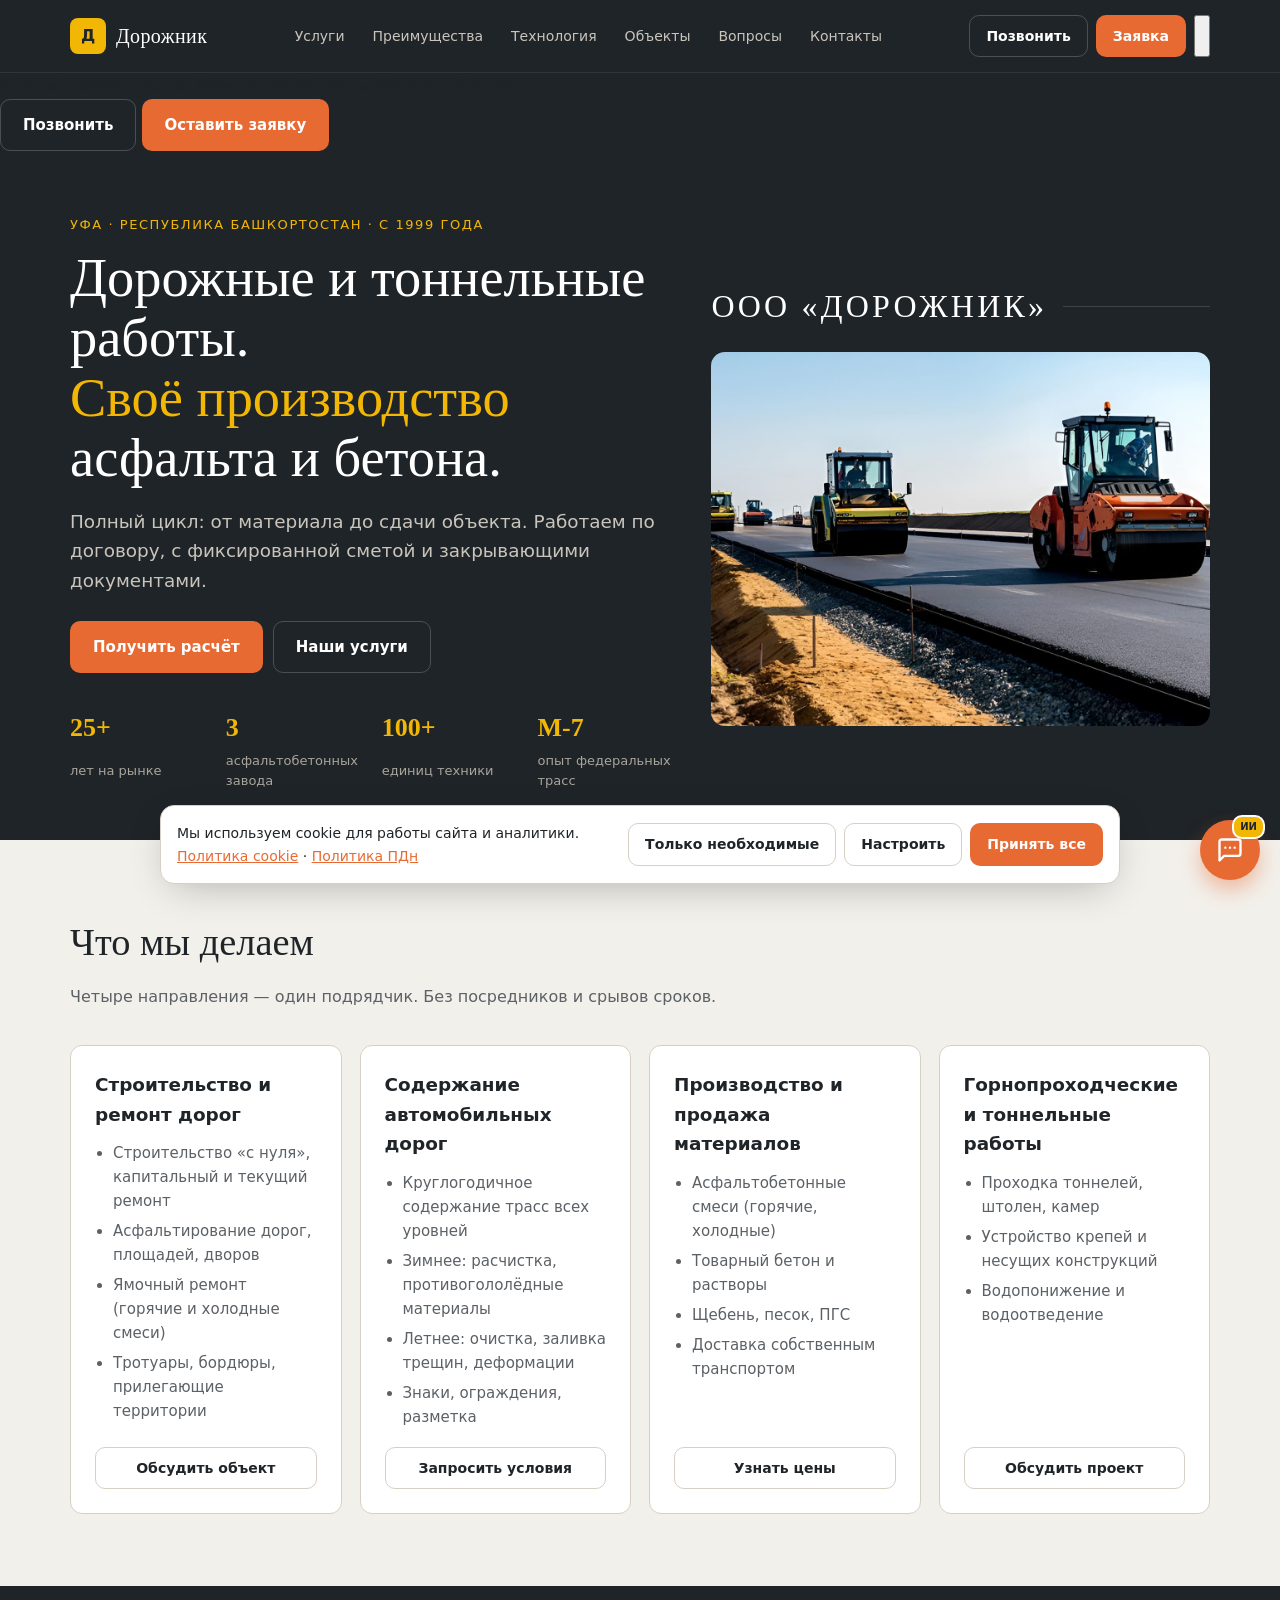
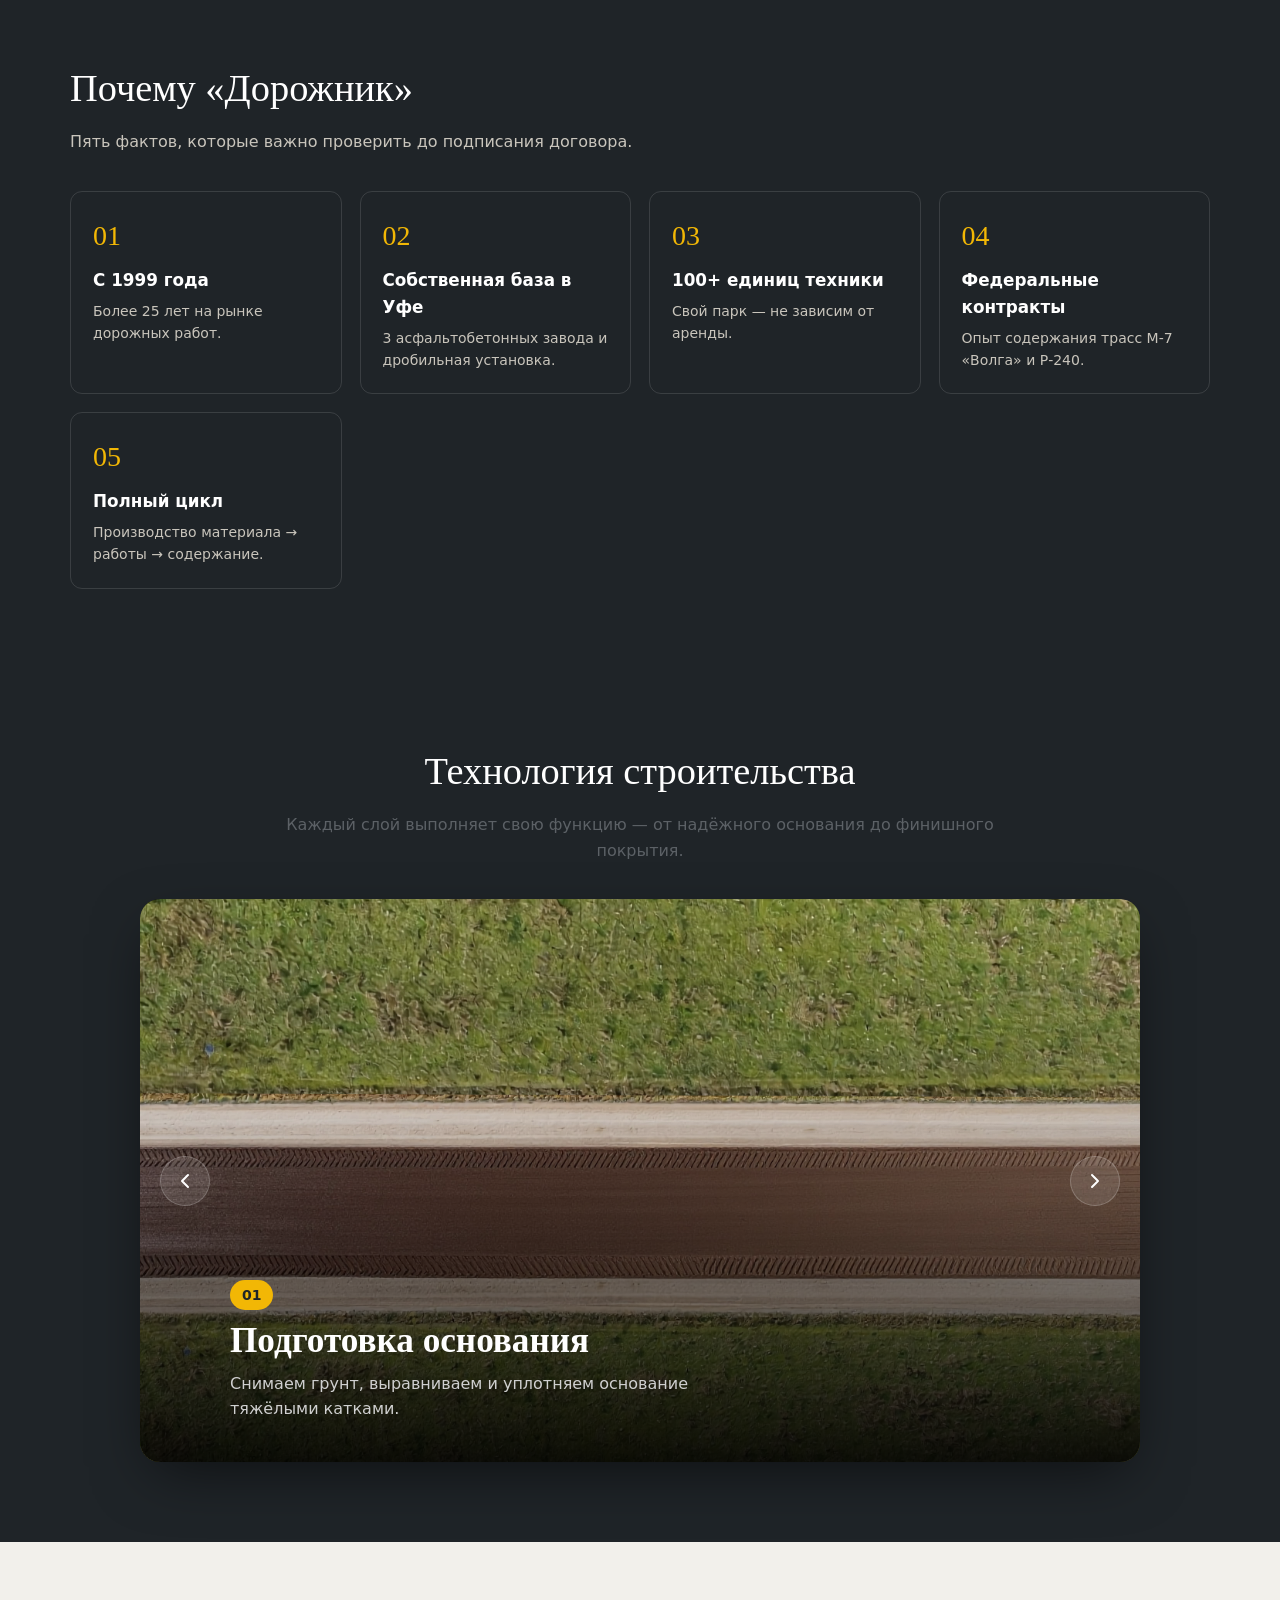
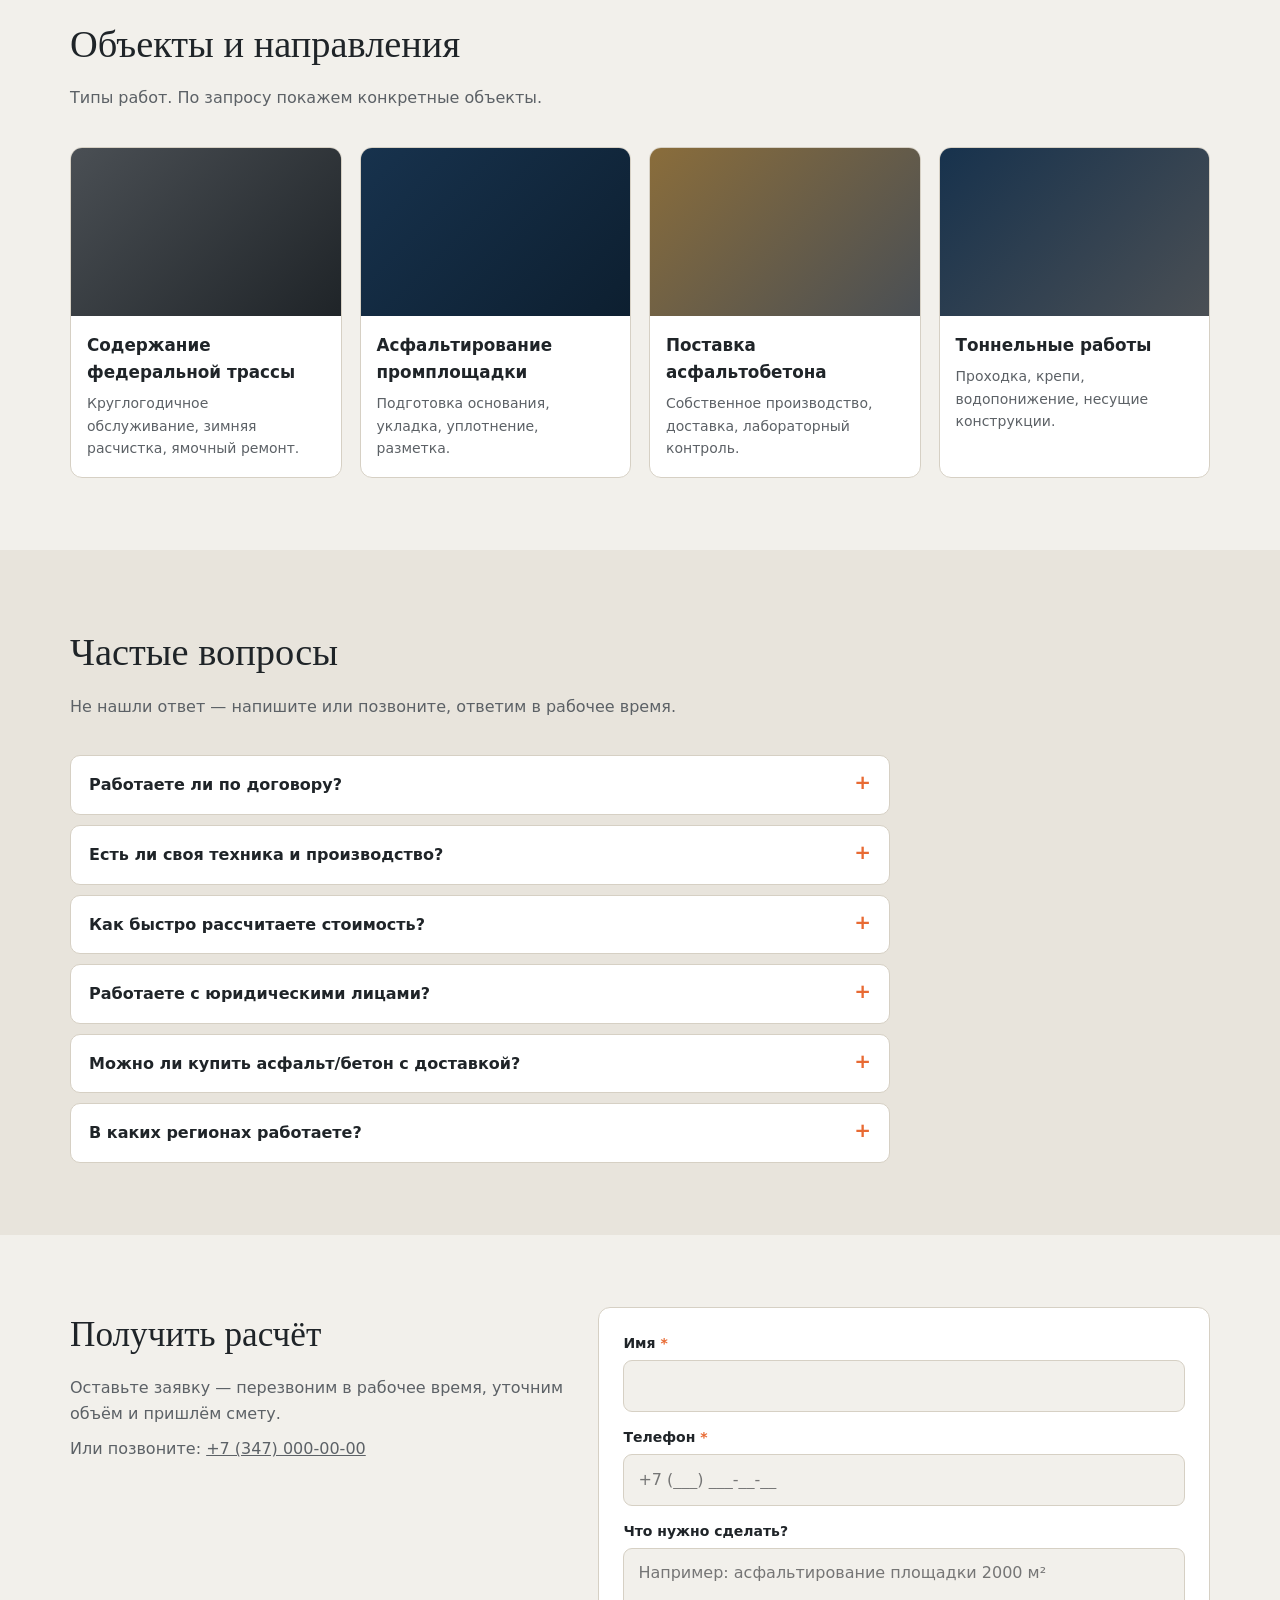
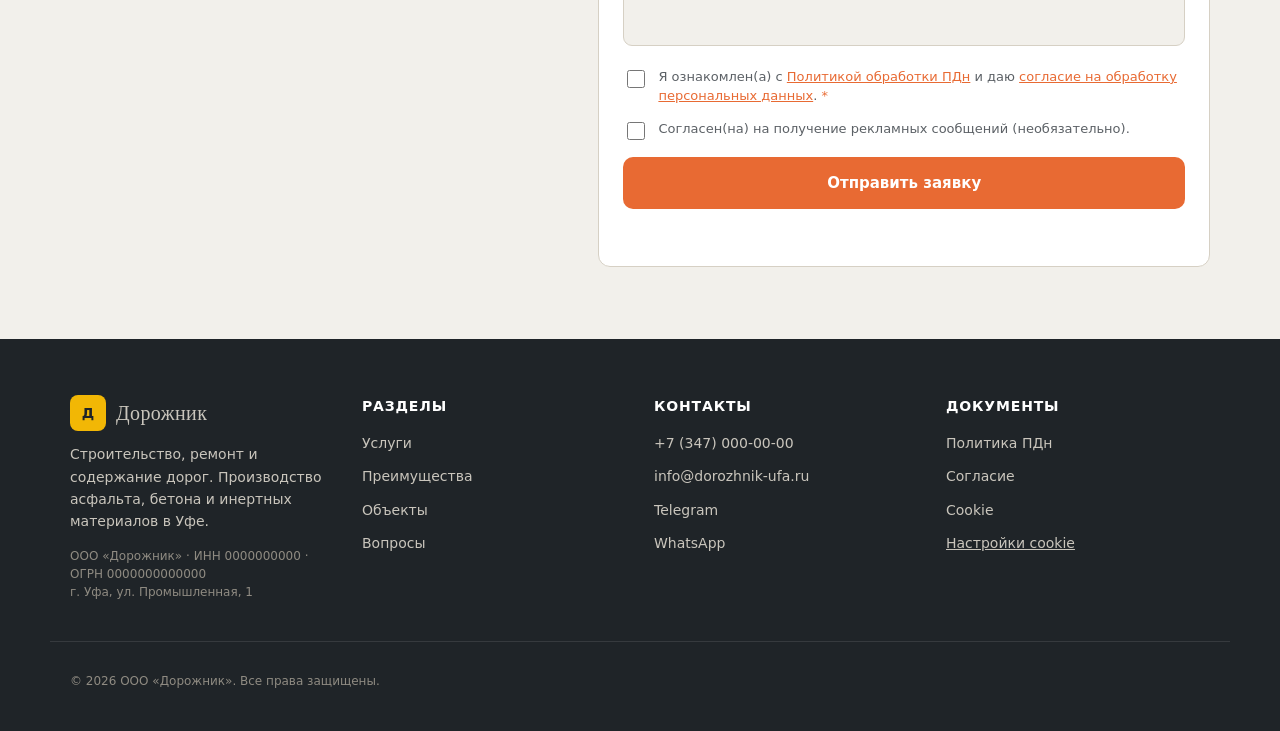
==== commit 17ba22fc: "Full UI/UX fix: mobile burger menu, responsive polish, safer bot, image attrs, OG tags, road-bg time" ====
--- a/index.html
+++ b/index.html
@@ -4,9 +4,18 @@
   <meta charset="utf-8">
   <meta name="viewport" content="width=device-width, initial-scale=1, viewport-fit=cover">
   <meta name="theme-color" content="#1F2428">
+  <meta name="color-scheme" content="dark light">
   <title>ООО «Дорожник» — дорожные и тоннельные работы, производство асфальта в Уфе</title>
   <meta name="description" content="Строительство и ремонт дорог, содержание трасс, тоннельные работы, продажа асфальта и бетона. Собственная база в Уфе, 100+ единиц техники, опыт с 1999 года.">
   <link rel="canonical" href="https://dorozhnik-ufa.ru/">
+
+  <meta property="og:type" content="website">
+  <meta property="og:title" content="ООО «Дорожник» — дорожные работы и асфальт в Уфе">
+  <meta property="og:description" content="Полный цикл: от материала до сдачи объекта. С 1999 года. Своя техника и производство.">
+  <meta property="og:url" content="https://dorozhnik-ufa.ru/">
+  <meta property="og:locale" content="ru_RU">
+  <meta property="og:site_name" content="ООО «Дорожник»">
+  <meta name="twitter:card" content="summary_large_image">
 
   <link rel="stylesheet" href="/assets/css/styles.css">
   <link rel="icon" href="/favicon.svg" type="image/svg+xml">
@@ -19,13 +28,16 @@
     "name": "ООО «Дорожник»",
     "url": "https://dorozhnik-ufa.ru/",
     "telephone": "+7 (347) 000-00-00",
+    "email": "info@dorozhnik-ufa.ru",
     "address": {
       "@type": "PostalAddress",
       "addressLocality": "Уфа",
       "addressRegion": "Республика Башкортостан",
-      "streetAddress": "ул. Промышленная, 1"
+      "streetAddress": "ул. Промышленная, 1",
+      "addressCountry": "RU"
     },
-    "foundingDate": "1999"
+    "foundingDate": "1999",
+    "areaServed": "Республика Башкортостан"
   }
   </script>
 </head>
@@ -33,7 +45,6 @@
 
   <a class="skip-link" href="#main">Перейти к содержимому</a>
 
-  <!-- Инженерная фишка: Дороги по бокам -->
   <div class="road-timeline road-timeline--left" aria-hidden="true">
     <div class="road-timeline__image" id="roadImageLeft"></div>
   </div>
@@ -43,10 +54,11 @@
 
   <header class="header" id="header">
     <div class="container header__inner">
-      <a href="#" class="logo" id="logoLink" aria-label="Дорожник — на главную">
+      <a href="/" class="logo" id="logoLink" aria-label="Дорожник — на главную">
         <span class="logo__mark">Д</span>
         <span class="logo__text">Дорожник</span>
       </a>
+
       <nav class="nav" aria-label="Основная навигация">
         <a href="#services">Услуги</a>
         <a href="#advantages">Преимущества</a>
@@ -55,15 +67,31 @@
         <a href="#faq">Вопросы</a>
         <a href="#contacts">Контакты</a>
       </nav>
+
       <div class="header__actions">
         <a href="tel:+73470000000" class="btn btn--ghost btn--small">Позвонить</a>
-        <a href="#lead" class="btn btn--primary btn--small">Оставить заявку</a>
+        <a href="#lead" class="btn btn--primary btn--small">Заявка</a>
+        <button type="button" class="burger" id="burger" aria-label="Открыть меню" aria-expanded="false" aria-controls="mobileNav">
+          <span></span><span></span><span></span>
+        </button>
       </div>
     </div>
   </header>
 
+  <nav class="mobile-nav" id="mobileNav" aria-label="Мобильная навигация">
+    <a href="#services">Услуги</a>
+    <a href="#advantages">Преимущества</a>
+    <a href="#process">Технология</a>
+    <a href="#objects">Объекты</a>
+    <a href="#faq">Вопросы</a>
+    <a href="#contacts">Контакты</a>
+    <div class="mobile-nav__cta">
+      <a href="tel:+73470000000" class="btn btn--ghost">Позвонить</a>
+      <a href="#lead" class="btn btn--primary">Оставить заявку</a>
+    </div>
+  </nav>
+
   <main id="main">
-    <!-- HERO -->
     <section class="hero" id="hero">
       <div class="container hero__grid">
         <div class="hero__content">
@@ -89,12 +117,18 @@
         </div>
         <div class="hero__media">
           <div class="hero__company-name"><span>ООО «Дорожник»</span></div>
-          <img src="/assets/img/hero-1200.jpg" alt="Дорожная техника ООО «Дорожник» на объекте" width="1200" height="900" fetchpriority="high" decoding="async">
-        </div>
-      </div>
-    </section>
-
-    <!-- УСЛУГИ -->
+          <img
+            src="/assets/img/hero-1200.jpg"
+            alt="Дорожная техника ООО «Дорожник» на объекте"
+            width="1200"
+            height="900"
+            fetchpriority="high"
+            decoding="async"
+          >
+        </div>
+      </div>
+    </section>
+
     <section class="section reveal" id="services">
       <div class="container">
         <div class="section__head">
@@ -153,7 +187,6 @@
       </div>
     </section>
 
-    <!-- ПРЕИМУЩЕСТВА -->
     <section class="section section--dark reveal" id="advantages">
       <div class="container">
         <div class="section__head">
@@ -170,81 +203,97 @@
       </div>
     </section>
 
-    <!-- ТЕХНОЛОГИЯ СТРОИТЕЛЬСТВА (СЛАЙДЕР) -->
     <section class="road-showcase reveal" id="process">
       <div class="container">
-        <div class="section__head" style="text-align: center; margin: 0 auto 40px;">
+        <div class="section__head" style="text-align:center;margin:0 auto 36px">
           <h2>Технология строительства</h2>
-          <p>Каждый слой выполняет свою функцию. От надежного основания до идеального асфальта.</p>
+          <p>Каждый слой выполняет свою функцию — от надёжного основания до финишного покрытия.</p>
         </div>
 
         <div class="road-slider" id="roadSlider">
-          <!-- Картинки -->
           <div class="road-slider__images">
-            <img src="/assets/img/road/osnovanie.jpg" class="road-slider__img active" alt="Подготовка основания">
-            <img src="/assets/img/road/pgs.jpg" class="road-slider__img" alt="Рассыпка ПГС">
-            <img src="/assets/img/road/sheben.jpg" class="road-slider__img" alt="Укладка щебня">
-            <img src="/assets/img/road/bitum.jpg" class="road-slider__img" alt="Розлив битума">
-            <img src="/assets/img/road/asphalt.jpg" class="road-slider__img" alt="Укладка асфальта">
-          </div>
-
-          <!-- Текст -->
+            <img src="/assets/img/road/osnovanie.jpg" class="road-slider__img active" alt="Подготовка основания" width="1280" height="800" loading="lazy" decoding="async">
+            <img src="/assets/img/road/pgs.jpg" class="road-slider__img" alt="Рассыпка ПГС" width="1280" height="800" loading="lazy" decoding="async">
+            <img src="/assets/img/road/sheben.jpg" class="road-slider__img" alt="Укладка щебня" width="1280" height="800" loading="lazy" decoding="async">
+            <img src="/assets/img/road/bitum.jpg" class="road-slider__img" alt="Розлив битума" width="1280" height="800" loading="lazy" decoding="async">
+            <img src="/assets/img/road/asphalt.jpg" class="road-slider__img" alt="Укладка асфальта" width="1280" height="800" loading="lazy" decoding="async">
+          </div>
+
           <div class="road-slider__captions">
             <div class="road-slider__caption active">
               <span>01</span>
               <h3>Подготовка основания</h3>
-              <p>Снимаем грунт, выравниваем и уплотняем основание (корыто) тяжелыми катками.</p>
+              <p>Снимаем грунт, выравниваем и уплотняем основание тяжёлыми катками.</p>
             </div>
             <div class="road-slider__caption">
               <span>02</span>
               <h3>Рассыпка ПГС</h3>
-              <p>Засыпаем песчано-гравийную смесь. Она равномерно распределяет нагрузку и отводит влагу.</p>
+              <p>Песчано-гравийная смесь равномерно распределяет нагрузку и отводит влагу.</p>
             </div>
             <div class="road-slider__caption">
               <span>03</span>
               <h3>Укладка щебня</h3>
-              <p>Используем метод «заклинки» для создания монолитного и жесткого несущего слоя.</p>
+              <p>Метод «заклинки» создаёт монолитный и жёсткий несущий слой.</p>
             </div>
             <div class="road-slider__caption">
               <span>04</span>
               <h3>Розлив битума</h3>
-              <p>Обрабатываем основание эмульсией для идеального сцепления асфальта и обеспыливания.</p>
+              <p>Эмульсия обеспечивает сцепление асфальта с основанием и обеспыливание.</p>
             </div>
             <div class="road-slider__caption">
               <span>05</span>
               <h3>Укладка асфальта</h3>
-              <p>Укладываем горячую смесь и уплотняем катками. Финишное покрытие готово к эксплуатации.</p>
-            </div>
-          </div>
-
-          <!-- Кнопки -->
-          <button class="road-slider__btn road-slider__btn--prev" aria-label="Предыдущий этап">
+              <p>Горячая смесь и уплотнение катками — покрытие готово к эксплуатации.</p>
+            </div>
+          </div>
+
+          <button type="button" class="road-slider__btn road-slider__btn--prev" aria-label="Предыдущий этап">
             <svg viewBox="0 0 24 24" fill="none" stroke="currentColor" stroke-width="2" stroke-linecap="round" stroke-linejoin="round"><path d="M15 18l-6-6 6-6"/></svg>
           </button>
-          <button class="road-slider__btn road-slider__btn--next" aria-label="Следующий этап">
+          <button type="button" class="road-slider__btn road-slider__btn--next" aria-label="Следующий этап">
             <svg viewBox="0 0 24 24" fill="none" stroke="currentColor" stroke-width="2" stroke-linecap="round" stroke-linejoin="round"><path d="M9 18l6-6-6-6"/></svg>
           </button>
         </div>
       </div>
     </section>
 
-    <!-- ОБЪЕКТЫ -->
     <section class="section reveal" id="objects">
       <div class="container">
-        <div class="section__head"><h2>Объекты и направления</h2><p>Показываем типы работ. По запросу — конкретные объекты.</p></div>
+        <div class="section__head">
+          <h2>Объекты и направления</h2>
+          <p>Типы работ. По запросу покажем конкретные объекты.</p>
+        </div>
         <div class="objects">
-          <div class="object-card"><div class="object-card__media object-card__media--1"></div><h3>Содержание федеральной трассы</h3><p>Круглогодичное обслуживание, зимняя расчистка, ямочный ремонт.</p></div>
-          <div class="object-card"><div class="object-card__media object-card__media--2"></div><h3>Асфальтирование промплощадки</h3><p>Подготовка основания, укладка, уплотнение, разметка.</p></div>
-          <div class="object-card"><div class="object-card__media object-card__media--3"></div><h3>Поставка асфальтобетона</h3><p>Собственное производство, доставка, лабораторный контроль.</p></div>
-          <div class="object-card"><div class="object-card__media object-card__media--4"></div><h3>Тоннельные работы</h3><p>Проходка, крепи, водопонижение, несущие конструкции.</p></div>
-        </div>
-      </div>
-    </section>
-
-    <!-- FAQ -->
+          <div class="object-card">
+            <div class="object-card__media object-card__media--1"></div>
+            <h3>Содержание федеральной трассы</h3>
+            <p>Круглогодичное обслуживание, зимняя расчистка, ямочный ремонт.</p>
+          </div>
+          <div class="object-card">
+            <div class="object-card__media object-card__media--2"></div>
+            <h3>Асфальтирование промплощадки</h3>
+            <p>Подготовка основания, укладка, уплотнение, разметка.</p>
+          </div>
+          <div class="object-card">
+            <div class="object-card__media object-card__media--3"></div>
+            <h3>Поставка асфальтобетона</h3>
+            <p>Собственное производство, доставка, лабораторный контроль.</p>
+          </div>
+          <div class="object-card">
+            <div class="object-card__media object-card__media--4"></div>
+            <h3>Тоннельные работы</h3>
+            <p>Проходка, крепи, водопонижение, несущие конструкции.</p>
+          </div>
+        </div>
+      </div>
+    </section>
+
     <section class="section section--muted reveal" id="faq">
       <div class="container">
-        <div class="section__head"><h2>Частые вопросы</h2><p>Если чего-то нет — напишите, ответим в рабочее время.</p></div>
+        <div class="section__head">
+          <h2>Частые вопросы</h2>
+          <p>Не нашли ответ — напишите или позвоните, ответим в рабочее время.</p>
+        </div>
         <div class="faq">
           <details>
             <summary>Работаете ли по договору?</summary>
@@ -274,7 +323,6 @@
       </div>
     </section>
 
-    <!-- ФОРМА -->
     <section class="section reveal" id="lead">
       <div class="container lead">
         <div class="lead__text">
@@ -285,22 +333,22 @@
         <form class="lead__form" id="leadForm" novalidate>
           <div class="field">
             <label for="name">Имя <span class="req">*</span></label>
-            <input id="name" name="name" type="text" autocomplete="name" required maxlength="100">
+            <input id="name" name="name" type="text" autocomplete="name" required maxlength="100" enterkeyhint="next">
             <span class="field__error" data-error-for="name"></span>
           </div>
           <div class="field">
             <label for="phone">Телефон <span class="req">*</span></label>
-            <input id="phone" name="phone" type="tel" autocomplete="tel" inputmode="tel" required maxlength="20" placeholder="+7 (___) ___-__-__">
+            <input id="phone" name="phone" type="tel" autocomplete="tel" inputmode="tel" required maxlength="20" placeholder="+7 (___) ___-__-__" enterkeyhint="next">
             <span class="field__error" data-error-for="phone"></span>
           </div>
           <div class="field">
             <label for="message">Что нужно сделать?</label>
-            <textarea id="message" name="message" rows="3" placeholder="Например: асфальтирование площадки 2000 м²"></textarea>
-          </div>
-          <input type="text" name="website" tabindex="-1" autocomplete="off" aria-hidden="true" style="position:absolute;left:-9999px;width:1px;height:1px;opacity:0;">
+            <textarea id="message" name="message" rows="3" placeholder="Например: асфальтирование площадки 2000 м²" enterkeyhint="send"></textarea>
+          </div>
+          <input type="text" name="website" tabindex="-1" autocomplete="off" aria-hidden="true" style="position:absolute;left:-9999px;width:1px;height:1px;opacity:0">
           <div class="consent">
             <input type="checkbox" id="consentPd" name="consent" value="1" required>
-            <label for="consentPd">Я ознакомлен(а) с <a href="/privacy/">Политикой обработки ПДн</a> и даю <a href="/consent/">согласие на обработку персональных данных</a>. <span class="req">*</span></label>
+            <label for="consentPd">Я ознакомлен(а) с <a href="/privacy/" target="_blank" rel="noopener">Политикой обработки ПДн</a> и даю <a href="/consent/" target="_blank" rel="noopener">согласие на обработку персональных данных</a>. <span class="req">*</span></label>
           </div>
           <div class="consent">
             <input type="checkbox" id="consentMarketing" name="marketing" value="1">
@@ -316,39 +364,66 @@
   <footer class="footer" id="contacts">
     <div class="container footer__grid">
       <div class="footer__col">
-        <a href="#" class="logo logo--footer"><span class="logo__mark">Д</span><span class="logo__text">Дорожник</span></a>
+        <a href="/" class="logo logo--footer"><span class="logo__mark">Д</span><span class="logo__text">Дорожник</span></a>
         <p class="footer__desc">Строительство, ремонт и содержание дорог. Производство асфальта, бетона и инертных материалов в Уфе.</p>
         <p class="footer__req">ООО «Дорожник» · ИНН 0000000000 · ОГРН 0000000000000<br>г. Уфа, ул. Промышленная, 1</p>
       </div>
-      <div class="footer__col"><h4>Разделы</h4><ul><li><a href="#services">Услуги</a></li><li><a href="#advantages">Преимущества</a></li><li><a href="#objects">Объекты</a></li><li><a href="#faq">Вопросы</a></li></ul></div>
-      <div class="footer__col"><h4>Контакты</h4><ul><li><a href="tel:+73470000000">+7 (347) 000-00-00</a></li><li><a href="mailto:info@dorozhnik-ufa.ru">info@dorozhnik-ufa.ru</a></li><li><a href="https://t.me/dorozhnik_ufa" target="_blank" rel="noopener noreferrer">Telegram</a></li><li><a href="https://wa.me/73470000000" target="_blank" rel="noopener noreferrer">WhatsApp</a></li></ul></div>
-      <div class="footer__col"><h4>Документы</h4><ul><li><a href="/privacy/">Политика ПДн</a></li><li><a href="/consent/">Согласие</a></li><li><a href="/cookie/">Cookie</a></li><li><button type="button" id="cookieSettings" class="link-btn">Настройки cookie</button></li></ul></div>
-    </div>
-    <div class="container footer__bottom"><p>© 2026 ООО «Дорожник». Все права защищены.</p></div>
+      <div class="footer__col">
+        <h4>Разделы</h4>
+        <ul>
+          <li><a href="#services">Услуги</a></li>
+          <li><a href="#advantages">Преимущества</a></li>
+          <li><a href="#objects">Объекты</a></li>
+          <li><a href="#faq">Вопросы</a></li>
+        </ul>
+      </div>
+      <div class="footer__col">
+        <h4>Контакты</h4>
+        <ul>
+          <li><a href="tel:+73470000000">+7 (347) 000-00-00</a></li>
+          <li><a href="mailto:info@dorozhnik-ufa.ru">info@dorozhnik-ufa.ru</a></li>
+          <li><a href="https://t.me/dorozhnik_ufa" target="_blank" rel="noopener noreferrer">Telegram</a></li>
+          <li><a href="https://wa.me/73470000000" target="_blank" rel="noopener noreferrer">WhatsApp</a></li>
+        </ul>
+      </div>
+      <div class="footer__col">
+        <h4>Документы</h4>
+        <ul>
+          <li><a href="/privacy/">Политика ПДн</a></li>
+          <li><a href="/consent/">Согласие</a></li>
+          <li><a href="/cookie/">Cookie</a></li>
+          <li><button type="button" id="cookieSettings" class="link-btn">Настройки cookie</button></li>
+        </ul>
+      </div>
+    </div>
+    <div class="container footer__bottom">
+      <p>© 2026 ООО «Дорожник». Все права защищены.</p>
+    </div>
   </footer>
 
-  <!-- Cookie Banner -->
-  <div class="cookie-banner" id="cookieBanner" role="dialog" aria-label="Использование cookie" hidden>
-    <p>Мы используем cookie для работы сайта и аналитики. <a href="/cookie/">Политика cookie</a> · <a href="/privacy/">Политика ПДн</a></p>
+  <div class="cookie-banner" id="cookieBanner" role="dialog" aria-label="Использование файлов cookie" hidden>
+    <p>
+      Мы используем cookie для работы сайта и аналитики.
+      <a href="/cookie/" target="_blank" rel="noopener">Политика cookie</a> ·
+      <a href="/privacy/" target="_blank" rel="noopener">Политика ПДн</a>
+    </p>
     <div class="cookie-banner__actions">
+      <button type="button" class="btn btn--ghost btn--small" data-cookie="necessary">Только необходимые</button>
       <button type="button" class="btn btn--ghost btn--small" id="btnCookieSettings">Настроить</button>
-      <button type="button" class="btn btn--ghost btn--small" data-cookie="necessary">Только необходимые</button>
       <button type="button" class="btn btn--primary btn--small" data-cookie="all">Принять все</button>
     </div>
   </div>
 
-  <!-- Модальное окно Cookie -->
-  <dialog class="cookie-modal" id="cookieModal">
+  <dialog class="cookie-modal" id="cookieModal" aria-labelledby="cookieModalTitle">
     <form method="dialog">
-      <h3>Настройки Cookie</h3>
-      <p>Выберите, какие категории cookie вы разрешаете.</p>
+      <h3 id="cookieModalTitle">Настройки cookie</h3>
       <label class="cookie-modal__label">
         <input type="checkbox" checked disabled>
         <span><b>Необходимые</b> (всегда включены) — нужны для работы сайта.</span>
       </label>
       <label class="cookie-modal__label">
         <input type="checkbox" id="cookieAnalytics" checked>
-        <span><b>Аналитические</b> — помогают нам понять, как вы используете сайт.</span>
+        <span><b>Аналитические</b> — помогают понять, как вы используете сайт.</span>
       </label>
       <div class="cookie-modal__actions">
         <button type="button" class="btn btn--ghost" onclick="document.getElementById('cookieModal').close()">Отмена</button>
@@ -357,9 +432,8 @@
     </form>
   </dialog>
 
-  <!-- ИИ-Бот виджет -->
   <div class="ai-chat-wrapper">
-    <button class="ai-chat-toggle" id="aiChatToggle" aria-label="Открыть ИИ-помощника">
+    <button type="button" class="ai-chat-toggle" id="aiChatToggle" aria-label="Открыть помощника">
       <svg viewBox="0 0 24 24" fill="none" stroke="currentColor" stroke-width="2" stroke-linecap="round" stroke-linejoin="round"><path d="M21 15a2 2 0 0 1-2 2H7l-4 4V5a2 2 0 0 1 2-2h14a2 2 0 0 1 2 2z"></path><path d="M8 10h.01M12 10h.01M16 10h.01"></path></svg>
       <span class="ai-chat-badge">ИИ</span>
     </button>
@@ -368,21 +442,19 @@
         <div class="ai-chat-header-info">
           <div class="ai-chat-avatar">Д</div>
           <div>
-            <strong>ИИ-Помощник</strong>
-            <span>Дорожник</span>
-          </div>
-        </div>
-        <button class="ai-chat-close" id="aiChatClose" aria-label="Закрыть чат">
+            <strong>Помощник</strong>
+            <span>Дорожник · онлайн</span>
+          </div>
+        </div>
+        <button type="button" class="ai-chat-close" id="aiChatClose" aria-label="Закрыть чат">
           <svg viewBox="0 0 24 24" fill="none" stroke="currentColor" stroke-width="2" stroke-linecap="round" stroke-linejoin="round"><path d="M18 6L6 18M6 6l12 12"></path></svg>
         </button>
       </div>
       <div class="ai-chat-messages" id="aiChatMessages">
-        <div class="ai-message ai-message--bot">
-          Здравствуйте! Я ИИ-помощник компании «Дорожник». Чем могу помочь? Можете спросить про услуги, цены или сроки.
-        </div>
+        <div class="ai-message ai-message--bot">Здравствуйте! Я помощник «Дорожник». Спросите про услуги, цены, сроки или попросите посчитать — например «12*45».</div>
       </div>
       <form class="ai-chat-input-area" id="aiChatForm">
-        <input type="text" id="aiChatInput" placeholder="Задайте вопрос..." autocomplete="off">
+        <input type="text" id="aiChatInput" placeholder="Задайте вопрос…" autocomplete="off" enterkeyhint="send">
         <button type="submit" aria-label="Отправить">
           <svg viewBox="0 0 24 24" fill="none" stroke="currentColor" stroke-width="2" stroke-linecap="round" stroke-linejoin="round"><path d="M22 2L11 13M22 2l-7 20-4-9-9-4 20-7z"></path></svg>
         </button>
@@ -391,5 +463,6 @@
   </div>
 
   <script src="/assets/js/app.js" type="module"></script>
+  <script src="/register-sw.js"></script>
 </body>
-</html>+</html>
